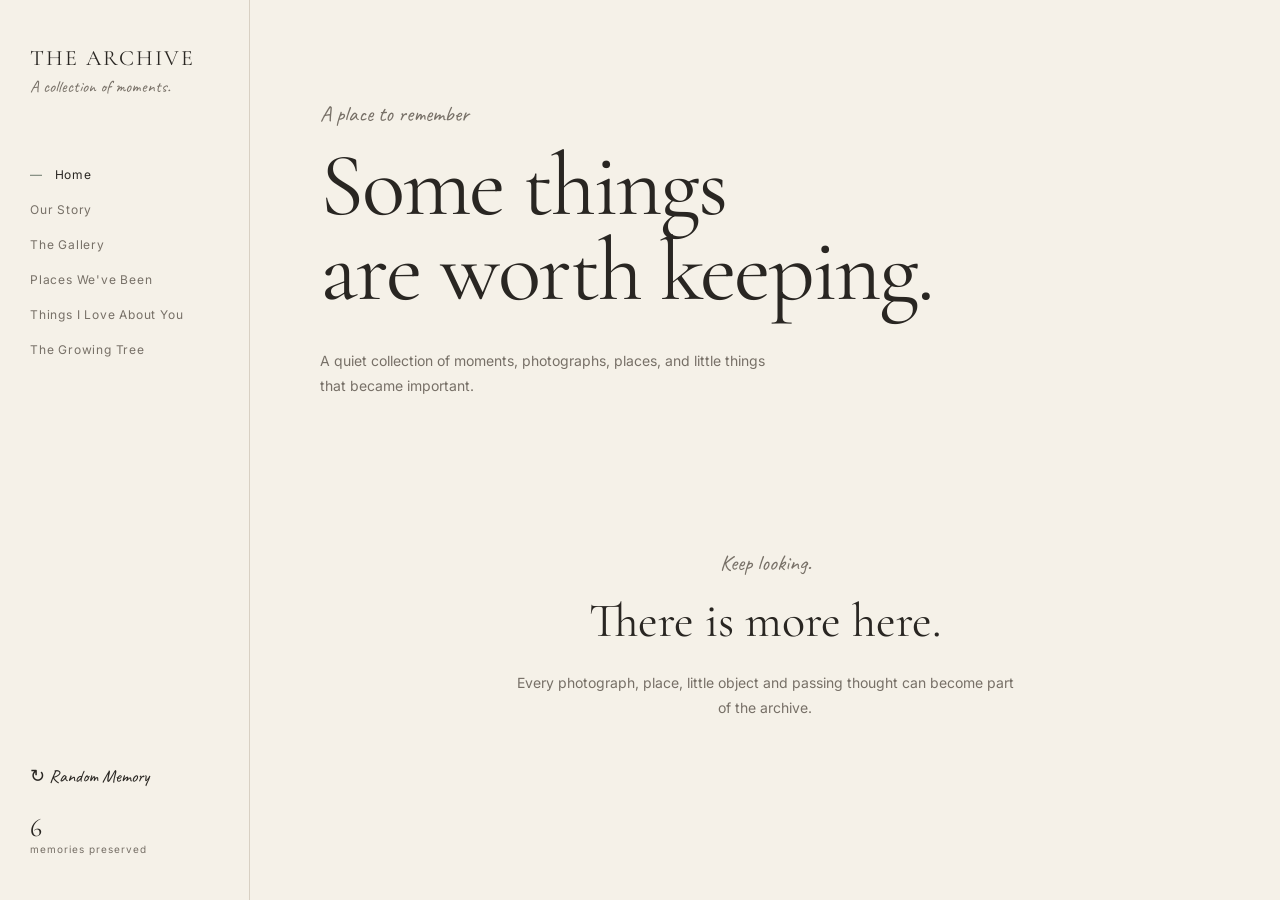
==== index.html @ cd352e99 "Update header branding structure in index.html Replaced site branding div with a span for the archiv" ====
<!DOCTYPE html>
<html lang="en">

<head>
    <meta charset="UTF-8">

    <meta
        name="viewport"
        content="width=device-width, initial-scale=1.0"
    >

    <title>The Archive</title>

    <link
        rel="stylesheet"
        href="style.css"
    >

    <link
        href="https://fonts.googleapis.com/css2?family=Cormorant+Garamond:wght@400;500;600&family=Inter:wght@400;500&family=Caveat:wght@400;500&display=swap"
        rel="stylesheet"
    >
</head>


<body>

    <!-- =========================
         NAVIGATION
         ========================= -->

    <aside class="sidebar">

        <div class="brand">
            <span class="brand-title">THE ARCHIVE</span>
            <span class="brand-subtitle">A collection of moments.</span>
        </div>


        <nav class="navigation">

            <a href="index.html" class="nav-link active">
                Home
            </a>

            <a href="story.html" class="nav-link">
                Our Story
            </a>
            
            <a href="gallery.html" class="nav-link">
                The Gallery
            </a>

            <a href="#" class="nav-link">
                Places We've Been
            </a>

            <a href="#" class="nav-link">
                Things I Love About You
            </a>

            <a href="#" class="nav-link">
                The Growing Tree
            </a>

        </nav>


        <div class="sidebar-bottom">

            <button
                id="randomMemory"
                class="random-button"
                type="button"
            >
                ↻ Random Memory
            </button>


            <div class="memory-counter">

                <span id="memoryCount">0</span>

                <span>
                    memories preserved
                </span>

            </div>

        </div>

    </aside>


    <!-- =========================
         MOBILE HEADER
         ========================= -->

    <header class="mobile-header">

        <span> THE ARCHIVE </span>

        <button
            id="menuButton"
            type="button"
            aria-label="Open navigation"
        >
            ☰
        </button>

    </header>


    <!-- =========================
         MAIN CONTENT
         ========================= -->

    <main class="main-content">


        <!-- HERO -->

        <section class="hero">

            <p class="handwritten">
                A place to remember
            </p>

            <h1>
                Some things<br>
                are worth keeping.
            </h1>

            <p class="hero-description">
                A quiet collection of moments, photographs,
                places, and little things that became important.
            </p>

        </section>

        <!-- =========================
             ARCHIVE INTRODUCTION
             ========================= -->

        <section class="archive-introduction">

            <p class="handwritten">
                Keep looking.
            </p>

            <h2>
                There is more here.
            </h2>

            <p>
                Every photograph, place, little object and
                passing thought can become part of the archive.
            </p>

        </section>


    </main>


    <!-- =========================
         JAVASCRIPT
         ========================= -->

    <script src="./script.js?v=4"></script>

</body>

</html>
---- style.css ----
/* =========================================================
   THE ARCHIVE — GLOBAL STYLES
   Minimal / warm / nostalgic / responsive
   ========================================================= */

* {
    margin: 0;
    padding: 0;
    box-sizing: border-box;
}

:root {
    --background: #f5f1e8;
    --surface: #eee8dc;
    --text: #292622;
    --muted: #777067;
    --border: #d8d0c3;
    --accent: #687568;
}

html {
    scroll-behavior: smooth;
}

body {
    min-height: 100vh;
    width: 100%;
    overflow-x: hidden;
    background: var(--background);
    color: var(--text);
    font-family: "Inter", sans-serif;
}

/* =========================================================
   SIDEBAR
   ========================================================= */

.sidebar {
    position: fixed;
    top: 0;
    left: 0;

    width: 250px;
    height: 100vh;

    padding: 45px 30px;

    display: flex;
    flex-direction: column;

    background: var(--background);
    border-right: 1px solid var(--border);

    z-index: 100;
}

/* BRAND */

.brand {
    display: flex;
    flex-direction: column;
    gap: 5px;

    margin-bottom: 70px;
}

.brand-title {
    font-family: "Cormorant Garamond", serif;
    font-size: 22px;
    letter-spacing: 2px;
}

.brand-subtitle {
    color: var(--muted);
    font-family: "Caveat", cursive;
    font-size: 17px;
}

/* NAVIGATION */

.navigation {
    display: flex;
    flex-direction: column;
    gap: 20px;
}

.nav-link {
    color: var(--muted);
    text-decoration: none;

    font-size: 12px;
    letter-spacing: 0.8px;

    transition: color 0.3s ease, transform 0.3s ease;
}

.nav-link:hover {
    color: var(--text);
    transform: translateX(4px);
}

.nav-link.active {
    color: var(--text);
}

.nav-link.active::before {
    content: "—";
    margin-right: 8px;
    color: var(--accent);
}

/* SIDEBAR BOTTOM */

.sidebar-bottom {
    margin-top: auto;

    display: flex;
    flex-direction: column;
    gap: 25px;
}

.random-button {
    border: none;
    background: transparent;

    color: var(--text);
    text-align: left;

    font-family: "Caveat", cursive;
    font-size: 18px;

    cursor: pointer;

    transition: opacity 0.3s ease;
}

.random-button:hover {
    opacity: 0.6;
}

.memory-counter {
    display: flex;
    flex-direction: column;

    color: var(--muted);

    font-size: 10px;
    letter-spacing: 1px;
}

.memory-counter span:first-child {
    color: var(--text);

    font-family: "Cormorant Garamond", serif;
    font-size: 26px;

    letter-spacing: 0;
}

/* =========================================================
   MOBILE HEADER
   ========================================================= */

.mobile-header {
    display: none;
}

/* =========================================================
   MAIN CONTENT
   ========================================================= */

.main-content {
    width: calc(100% - 250px);
    max-width: 1200px;

    margin-left: 250px;

    padding: 100px 70px 120px;
}

/* =========================================================
   TYPOGRAPHY
   ========================================================= */

.handwritten {
    margin-bottom: 15px;

    color: var(--muted);

    font-family: "Caveat", cursive;
    font-size: 22px;
}

.hero-description {
    max-width: 460px;

    color: var(--muted);

    font-size: 14px;
    line-height: 1.8;
}

/* =========================================================
   HOME / HERO
   ========================================================= */

.hero {
    max-width: 720px;
    margin-bottom: 120px;
}

.hero h1 {
    margin-bottom: 35px;

    font-family: "Cormorant Garamond", serif;
    font-size: clamp(55px, 7vw, 95px);

    font-weight: 400;
    line-height: 0.95;

    letter-spacing: -2px;
}

/* =========================================================
   SECTION HEADING
   ========================================================= */

.section-heading {
    display: flex;
    align-items: center;
    gap: 20px;

    margin-bottom: 40px;

    color: var(--muted);

    font-size: 10px;
    letter-spacing: 2px;
}

.section-heading .line {
    width: 70px;
    height: 1px;

    background: var(--border);
}

/* =========================================================
   HOME — LATEST MEMORY
   ========================================================= */

.memory-preview {
    display: grid;

    grid-template-columns:
        minmax(0, 1.1fr)
        minmax(260px, 0.9fr);

    gap: 55px;

    align-items: center;
}

.memory-image {
    width: 100%;

    display: flex;
    justify-content: center;

    overflow: hidden;
}

.memory-image img,
.memory-image video,
#latestMemoryImage {
    display: block;

    width: auto;
    max-width: 100%;

    height: auto;
    max-height: 520px;

    object-fit: contain;
}

.memory-information {
    padding-right: 10px;
}

.memory-date {
    margin-bottom: 15px;

    color: var(--muted);

    font-family: "Caveat", cursive;
    font-size: 20px;
}

.memory-information h2 {
    margin-bottom: 12px;

    font-family: "Cormorant Garamond", serif;
    font-size: clamp(38px, 4vw, 58px);

    font-weight: 400;
    line-height: 1;
}

.memory-location {
    margin-bottom: 25px;

    color: var(--muted);

    font-size: 10px;
    letter-spacing: 1.5px;

    text-transform: uppercase;
}

.memory-excerpt {
    margin-bottom: 25px;

    color: var(--muted);

    font-size: 14px;
    line-height: 1.8;
}

.read-memory {
    display: inline-block;

    padding-bottom: 3px;

    color: var(--text);

    border-bottom: 1px solid var(--border);

    text-decoration: none;

    font-family: "Caveat", cursive;
    font-size: 20px;

    transition:
        border-color 0.3s ease,
        opacity 0.3s ease;
}

.read-memory:hover {
    border-color: var(--text);
}

/* =========================================================
   NO PHOTO
   ========================================================= */

.memory-no-photo {
    width: 100%;
    min-height: 280px;

    display: flex;
    flex-direction: column;
    align-items: center;
    justify-content: center;

    text-align: center;

    border-top: 1px solid var(--border);
    border-bottom: 1px solid var(--border);

    color: var(--muted);
}

.memory-no-photo-mark {
    margin-bottom: 15px;

    color: var(--accent);

    font-family: "Cormorant Garamond", serif;
    font-size: 40px;
}

.memory-no-photo p {
    color: var(--muted);

    font-family: "Caveat", cursive;
    font-size: 20px;
}

/* =========================================================
   ARCHIVE INTRODUCTION
   ========================================================= */

.archive-introduction {
    max-width: 500px;

    margin: 150px auto 0;

    text-align: center;
}

.archive-introduction h2 {
    margin-bottom: 20px;

    font-family: "Cormorant Garamond", serif;
    font-size: 48px;

    font-weight: 400;
}

.archive-introduction p:last-child {
    color: var(--muted);

    font-size: 14px;
    line-height: 1.8;
}

/* =========================================================
   STORY
   ========================================================= */

.story-header {
    max-width: 700px;

    margin-bottom: 100px;
}

.story-header h1 {
    margin-bottom: 30px;

    font-family: "Cormorant Garamond", serif;
    font-size: clamp(60px, 8vw, 100px);

    font-weight: 400;
    line-height: 0.9;

    letter-spacing: -2px;
}

/* =========================================================
   TIMELINE
   ========================================================= */

.timeline {
    position: relative;

    max-width: 850px;

    padding-left: 40px;
}

.timeline::before {
    content: "";

    position: absolute;

    top: 0;
    bottom: 0;
    left: 7px;

    width: 1px;

    background: var(--border);
}

.timeline-memory {
    position: relative;

    margin-bottom: 75px;

    cursor: pointer;
}

.timeline-memory::before {
    content: "";

    position: absolute;

    top: 7px;
    left: -37px;

    width: 8px;
    height: 8px;

    border-radius: 50%;

    background: var(--accent);
}

.timeline-date {
    display: inline-block;

    margin-bottom: 5px;

    color: var(--muted);

    font-family: "Caveat", cursive;
    font-size: 21px;
}

.timeline-time {
    display: inline-block;

    margin-left: 10px;

    color: var(--muted);

    font-family: "Caveat", cursive;
    font-size: 18px;
}

.timeline-memory h2 {
    margin-bottom: 8px;

    font-family: "Cormorant Garamond", serif;
    font-size: 42px;

    font-weight: 400;
    line-height: 1.05;

    transition: opacity 0.3s ease;
}

.timeline-memory:hover h2 {
    opacity: 0.55;
}

.timeline-location {
    margin-bottom: 18px;

    color: var(--muted);

    font-size: 10px;
    letter-spacing: 1.5px;

    text-transform: uppercase;
}

.timeline-description {
    max-width: 520px;

    color: var(--muted);

    font-size: 14px;
    line-height: 1.8;
}

.timeline-image,
.timeline-video {
    display: block;

    width: auto;
    max-width: min(100%, 520px);

    height: auto;

    margin-top: 20px;
    margin-bottom: 25px;
}

/* =========================================================
   INDIVIDUAL MEMORY PAGE
   ========================================================= */

.memory-page {
    width: 100%;
    max-width: 1100px;
}

.back-link {
    display: inline-block;

    margin-bottom: 75px;

    color: var(--muted);

    text-decoration: none;

    font-family: "Caveat", cursive;
    font-size: 20px;

    transition: opacity 0.3s ease;
}

.back-link:hover {
    opacity: 0.5;
}

.memory-page article {
    width: 100%;
    max-width: 1000px;
}

/* =========================================================
   MEMORY HEADER
   ========================================================= */

.memory-page .memory-date {
    margin-bottom: 10px;

    color: var(--muted);

    font-family: "Caveat", cursive;
    font-size: 24px;
}

.memory-page .memory-time {
    margin-bottom: 15px;

    color: var(--accent);

    font-family: "Caveat", cursive;
    font-size: 19px;
}

.memory-page h1 {
    max-width: 850px;

    margin-bottom: 18px;

    font-family: "Cormorant Garamond", serif;
    font-size: clamp(58px, 8vw, 105px);

    font-weight: 400;
    line-height: 0.9;

    letter-spacing: -2.5px;
}

.memory-page .memory-location {
    margin-bottom: 40px;

    color: var(--muted);

    font-size: 10px;
    letter-spacing: 2px;

    text-transform: uppercase;
}

/* =========================================================
   INDIVIDUAL MEMORY MEDIA
   3:4 ARCHIVE GRID
   ========================================================= */

.memory-media {
    width: 100%;
    max-width: 760px;

    margin: 0 auto 55px;

    display: grid;

    grid-template-columns:
        repeat(3, minmax(0, 1fr));

    gap: 14px;

    align-items: start;
}

/*
   Every memory item keeps a 3:4 frame.
   Images/videos are cropped inside the frame.
*/

.memory-media-item {
    position: relative;

    width: 100%;
    min-width: 0;

    margin: 0;
    padding: 0;

    aspect-ratio: 3 / 4;

    overflow: hidden;

    cursor: pointer;
}

/* MEDIA */

.memory-media-item img,
.memory-media-item video {
    position: absolute;

    inset: 0;

    display: block;

    width: 100%;
    height: 100%;

    object-fit: cover;

    background: var(--surface);

    border: none;

    transition: opacity 0.3s ease;
}

/*
   Videos stay visually simple.
   The actual controls appear in the full-screen viewer.
*/

.memory-media-item video {
    background: var(--surface);
}

/* Very subtle interaction */

.memory-media-item:hover img,
.memory-media-item:hover video {
    opacity: 0.88;
}

/* Tiny video indicator */

.memory-media-item.is-video::after {
    content: "▶";

    position: absolute;

    left: 10px;
    bottom: 10px;

    width: 25px;
    height: 25px;

    display: flex;
    align-items: center;
    justify-content: center;

    border-radius: 50%;

    background: rgba(41, 38, 34, 0.58);

    color: #f5f1e8;

    font-size: 9px;

    pointer-events: none;
}

/*
   Captions stay subtle and don't change the grid height.
*/

.memory-media-item figcaption {
    position: absolute;

    left: 9px;
    right: 9px;
    bottom: 8px;

    margin: 0;

    color: #f5f1e8;

    font-family: "Caveat", cursive;
    font-size: 14px;

    line-height: 1.25;

    text-shadow:
        0 1px 4px rgba(0, 0, 0, 0.7);

    pointer-events: none;
}

/* =========================================================
   MEMORY STORY
   ========================================================= */

.memory-story {
    width: 100%;
    max-width: 620px;

    margin: 20px auto 90px;

    color: var(--muted);

    font-family: "Cormorant Garamond", serif;
    font-size: 25px;

    line-height: 1.65;
}

/* =========================================================
   MEMORY NAVIGATION
   ========================================================= */

.memory-navigation {
    display: flex;
    justify-content: space-between;

    gap: 30px;

    width: 100%;
    max-width: 760px;

    margin: 90px auto 0;

    padding-top: 25px;

    border-top: 1px solid var(--border);
}

.memory-navigation a {
    color: var(--text);

    text-decoration: none;

    font-family: "Caveat", cursive;
    font-size: 21px;

    transition: opacity 0.3s ease;
}

.memory-navigation a:hover {
    opacity: 0.5;
}

/* =========================================================
   GALLERY
   ========================================================= */

.gallery-page {
    width: 100%;
    max-width: 1100px;
}

.gallery-header {
    max-width: 700px;

    margin-bottom: 80px;
}

.gallery-header h1 {
    margin-bottom: 30px;

    font-family: "Cormorant Garamond", serif;
    font-size: clamp(60px, 8vw, 100px);

    font-weight: 400;
    line-height: 0.9;

    letter-spacing: -2px;
}

/* =========================================================
   GALLERY MEMORY
   ========================================================= */

.gallery-memory {
    margin-bottom: 100px;
}

.gallery-memory-heading {
    margin-bottom: 30px;
}

.gallery-date {
    margin-bottom: 7px;

    color: var(--muted);

    font-family: "Caveat", cursive;
    font-size: 20px;
}

.gallery-time {
    display: inline-block;

    margin-left: 10px;

    color: var(--muted);

    font-family: "Caveat", cursive;
    font-size: 18px;
}

.gallery-memory h2 {
    margin-bottom: 7px;

    font-family: "Cormorant Garamond", serif;
    font-size: 44px;

    font-weight: 400;
    line-height: 1;
}

.gallery-location {
    color: var(--muted);

    font-size: 10px;
    letter-spacing: 1.5px;

    text-transform: uppercase;
}

/* =========================================================
   GALLERY GRID
   ========================================================= */

.gallery-grid {
    display: grid;

    grid-template-columns:
        repeat(2, minmax(0, 1fr));

    gap: 25px;

    align-items: start;
}

.gallery-photo {
    position: relative;

    width: 100%;

    margin: 0;

    cursor: pointer;
}

.gallery-photo img,
.gallery-photo video {
    display: block;

    width: 100%;
    height: auto;

    max-height: 420px;

    object-fit: contain;

    border-radius: 2px;

    transition:
        transform 0.3s ease,
        opacity 0.3s ease;
}

.gallery-photo video {
    background: var(--surface);
}

.gallery-photo:hover img,
.gallery-photo:hover video {
    opacity: 0.92;
}

.gallery-photo figcaption {
    margin-top: 9px;

    color: var(--muted);

    font-family: "Caveat", cursive;
    font-size: 16px;
}

/* Video indicator in gallery */

.gallery-photo.is-video::before {
    content: "▶";

    position: absolute;

    left: 10px;
    top: 10px;

    width: 28px;
    height: 28px;

    display: flex;
    align-items: center;
    justify-content: center;

    border-radius: 50%;

    background: rgba(41, 38, 34, 0.58);

    color: #f5f1e8;

    font-size: 10px;

    z-index: 2;

    pointer-events: none;
}

/* =========================================================
   EMPTY GALLERY
   ========================================================= */

.gallery-empty {
    min-height: 280px;

    display: flex;
    flex-direction: column;
    align-items: center;
    justify-content: center;

    text-align: center;

    border-top: 1px solid var(--border);
    border-bottom: 1px solid var(--border);

    color: var(--muted);
}

.gallery-empty span {
    margin-bottom: 15px;

    color: var(--accent);

    font-family: "Cormorant Garamond", serif;
    font-size: 42px;
}

.gallery-empty p {
    font-family: "Caveat", cursive;
    font-size: 20px;
}

/* =========================================================
   LIGHTBOX
   ========================================================= */

.lightbox {
    position: fixed;

    inset: 0;

    display: none;

    align-items: center;
    justify-content: center;

    padding: 20px;

    background: rgba(20, 18, 15, 0.92);

    z-index: 1000;
}

.lightbox.open {
    display: flex;
}

.lightbox-content {
    position: relative;

    width: 100%;
    max-width: 900px;

    text-align: center;
}

/*
   Full original image/video.
   No forced aspect ratio here.
*/

.lightbox-content img,
.lightbox-content video,
.lightbox-media {
    display: block;

    width: auto;

    max-width: 100%;
    max-height: 82vh;

    height: auto;

    margin: 0 auto;

    border-radius: 3px;

    object-fit: contain;
}

.lightbox-content video {
    background: #292622;
}

/* CAPTION */

.lightbox-caption {
    margin-top: 12px;

    color: #eee8dc;

    font-family: "Caveat", cursive;
    font-size: 18px;
}

/* CLOSE */

.lightbox-close {
    position: absolute;

    top: 18px;
    right: 22px;

    border: none;
    background: transparent;

    color: white;

    font-size: 36px;

    cursor: pointer;

    z-index: 5;
}

/* =========================================================
   TABLET
   ========================================================= */

@media (max-width: 1000px) {

    .main-content {
        width: calc(100% - 250px);

        padding-left: 45px;
        padding-right: 45px;
    }

    .memory-media {
        max-width: 650px;

        grid-template-columns:
            repeat(3, minmax(0, 1fr));

        gap: 12px;
    }
}

/* =========================================================
   MOBILE
   ========================================================= */

@media (max-width: 800px) {

    html,
    body {
        width: 100%;
        max-width: 100%;

        overflow-x: hidden;
    }

    /* SIDEBAR */

    .sidebar {
        display: none;
    }

    .sidebar.mobile-open {
        display: flex;

        position: fixed;

        top: 60px;
        left: 0;

        width: 100%;
        height: calc(100dvh - 60px);

        padding: 30px 22px;

        border-right: none;

        overflow-y: auto;

        z-index: 99;
    }

    .sidebar.mobile-open .brand {
        margin-bottom: 40px;
    }

    /* MOBILE HEADER */

    .mobile-header {
        position: fixed;

        top: 0;
        left: 0;

        width: 100%;
        height: 60px;

        padding: 0 20px;

        display: flex;

        align-items: center;
        justify-content: space-between;

        background: rgba(245, 241, 232, 0.95);

        backdrop-filter: blur(10px);

        border-bottom: 1px solid var(--border);

        z-index: 100;
    }

    .mobile-header span {
        font-family: "Cormorant Garamond", serif;

        font-size: 17px;

        letter-spacing: 1.5px;
    }

    .mobile-header button {
        border: none;
        background: transparent;

        color: var(--text);

        font-size: 22px;

        cursor: pointer;

        padding: 5px;
    }

    /* MAIN */

    .main-content {
        width: 100%;
        max-width: 100%;

        margin-left: 0;

        padding: 90px 20px 70px;
    }

    /* HERO */

    .hero {
        max-width: 100%;

        margin-bottom: 80px;
    }

    .hero h1 {
        margin-bottom: 25px;

        font-size: clamp(48px, 15vw, 68px);

        line-height: 0.92;

        letter-spacing: -1px;
    }

    .hero-description {
        max-width: 100%;

        font-size: 13px;

        line-height: 1.75;
    }

    .section-heading {
        gap: 12px;

        margin-bottom: 28px;

        font-size: 9px;

        letter-spacing: 1.5px;
    }

    .section-heading .line {
        width: 45px;
    }

    /* LATEST MEMORY */

    .memory-preview {
        display: flex;

        flex-direction: column;

        align-items: stretch;

        gap: 25px;
    }

    .memory-image {
        width: 100%;

        justify-content: center;
    }

    .memory-image img,
    .memory-image video,
    #latestMemoryImage {
        width: auto;

        max-width: 100%;
        max-height: 340px;

        height: auto;

        margin: 0 auto;

        object-fit: contain;
    }

    .memory-information {
        width: 100%;

        padding: 0;
    }

    .memory-date {
        margin-bottom: 10px;

        font-size: 19px;
    }

    .memory-information h2 {
        margin-bottom: 10px;

        font-size: 42px;

        line-height: 0.98;
    }

    .memory-location {
        margin-bottom: 20px;

        font-size: 9px;
    }

    .memory-excerpt {
        margin-bottom: 20px;

        font-size: 13px;

        line-height: 1.75;
    }

    .read-memory {
        font-size: 19px;
    }

    /* ARCHIVE INTRO */

    .archive-introduction {
        width: 100%;

        margin-top: 100px;
    }

    .archive-introduction h2 {
        font-size: 38px;
    }

    .archive-introduction p:last-child {
        font-size: 13px;
    }

    /* STORY */

    .story-header {
        margin-bottom: 65px;
    }

    .story-header h1 {
        font-size: 62px;

        letter-spacing: -1px;
    }

    /* TIMELINE */

    .timeline {
        width: 100%;

        padding-left: 27px;
    }

    .timeline::before {
        left: 4px;
    }

    .timeline-memory::before {
        left: -27px;

        width: 7px;
        height: 7px;
    }

    .timeline-memory {
        margin-bottom: 60px;
    }

    .timeline-date {
        font-size: 19px;
    }

    .timeline-memory h2 {
        font-size: 34px;

        line-height: 1;
    }

    .timeline-location {
        font-size: 9px;

        margin-bottom: 14px;
    }

    .timeline-description {
        font-size: 13px;

        line-height: 1.75;
    }

    .timeline-image,
    .timeline-video {
        width: auto;

        max-width: 100%;
        max-height: 280px;

        height: auto;

        margin-top: 18px;

        object-fit: contain;
    }

    /* INDIVIDUAL MEMORY */

    .memory-page {
        width: 100%;
        max-width: 100%;
    }

    .back-link {
        margin-bottom: 55px;

        font-size: 19px;
    }

    .memory-page article {
        width: 100%;
        max-width: 100%;
    }

    .memory-page .memory-date {
        margin-bottom: 7px;

        font-size: 21px;
    }

    .memory-page .memory-time {
        margin-bottom: 12px;

        font-size: 18px;
    }

    .memory-page h1 {
        width: 100%;
        max-width: 100%;

        margin-bottom: 15px;

        font-size: clamp(48px, 14vw, 64px);

        line-height: 0.92;

        letter-spacing: -1px;

        overflow-wrap: break-word;
    }

    .memory-page .memory-location {
        width: 100%;

        margin-bottom: 30px;

        font-size: 9px;

        letter-spacing: 1.5px;

        line-height: 1.5;
    }

    /*
       Two-column 3:4 memory grid on mobile.
    */

    .memory-media {
        width: 100%;
        max-width: 100%;

        margin: 0 auto 45px;

        grid-template-columns:
            repeat(2, minmax(0, 1fr));

        gap: 10px;
    }

    .memory-media-item figcaption {
        left: 7px;
        right: 7px;
        bottom: 6px;

        font-size: 12px;

        line-height: 1.25;
    }

    .memory-media-item.is-video::after {
        left: 7px;
        bottom: 7px;

        width: 22px;
        height: 22px;

        font-size: 8px;
    }

    /* MEMORY STORY */

    .memory-story {
        width: 100%;

        margin: 10px auto 65px;

        font-size: 21px;

        line-height: 1.6;
    }

    /* MEMORY NAVIGATION */

    .memory-navigation {
        width: 100%;

        margin-top: 65px;

        padding-top: 20px;

        gap: 15px;
    }

    .memory-navigation a {
        font-size: 19px;
    }

    /* GALLERY */

    .gallery-page {
        width: 100%;
        max-width: 100%;
    }

    .gallery-header {
        margin-bottom: 60px;
    }

    .gallery-header h1 {
        font-size: 62px;

        letter-spacing: -1px;
    }

    .gallery-memory {
        margin-bottom: 75px;
    }

    .gallery-memory-heading {
        margin-bottom: 22px;
    }

    .gallery-date {
        font-size: 19px;
    }

    .gallery-time {
        font-size: 17px;
    }

    .gallery-memory h2 {
        font-size: 36px;
    }

    .gallery-location {
        font-size: 9px;
    }

    .gallery-grid {
        grid-template-columns: 1fr;

        gap: 28px;
    }

    .gallery-photo {
        width: 100%;

        display: flex;

        flex-direction: column;

        align-items: center;
    }

    .gallery-photo img,
    .gallery-photo video {
        width: auto;

        max-width: 100%;
        max-height: 280px;

        height: auto;

        object-fit: contain;

        border-radius: 2px;
    }

    .gallery-photo figcaption {
        width: 100%;

        margin-top: 8px;

        font-size: 15px;
    }

    .gallery-photo.is-video::before {
        left: 10px;
        top: 10px;
    }

    /* EMPTY GALLERY */

    .gallery-empty {
        min-height: 230px;
    }

    .gallery-empty span {
        font-size: 38px;
    }

    .gallery-empty p {
        font-size: 19px;
    }

    /* LIGHTBOX */

    .lightbox {
        padding: 15px;
    }

    .lightbox-content {
        width: 100%;
    }

    .lightbox-content img,
    .lightbox-content video,
    .lightbox-media {
        max-width: 100%;
        max-height: 78vh;
    }

    .lightbox-caption {
        font-size: 17px;
    }

    .lightbox-close {
        top: 10px;
        right: 15px;

        font-size: 32px;
    }
}

/* =========================================================
   VERY SMALL PHONES
   ========================================================= */

@media (max-width: 380px) {

    .main-content {
        padding-left: 16px;
        padding-right: 16px;
    }

    .hero h1 {
        font-size: 48px;
    }

    .memory-page h1 {
        font-size: 46px;
    }

    .memory-image img,
    .memory-image video,
    #latestMemoryImage {
        max-width: 100%;
        max-height: 280px;
    }

    .memory-media {
        grid-template-columns:
            repeat(2, minmax(0, 1fr));

        gap: 8px;
    }

    .memory-media-item figcaption {
        font-size: 11px;
    }

    .gallery-photo img,
    .gallery-photo video {
        max-width: 100%;
        max-height: 250px;
    }

    .timeline-image,
    .timeline-video {
        max-width: 100%;
        max-height: 240px;
    }
}

/* =========================================================
   REDUCED MOTION
   ========================================================= */

@media (prefers-reduced-motion: reduce) {

    html {
        scroll-behavior: auto;
    }

    *,
    *::before,
    *::after {
        transition: none !important;
        animation: none !important;
    }
}

/* =========================================================
   GALLERY — GROUPED PHONE PHOTO APP GRID
   ========================================================= */
.gallery-page .gallery {
    width: 100%;
}

.gallery-page .gallery-memory {
    display: block;
    margin: 0 0 64px;
}

.gallery-page .gallery-memory-heading {
    display: block;
    margin: 0 0 16px;
}

.gallery-page .gallery-memory-heading h2 {
    margin: 0 0 4px;
    font-family: "Cormorant Garamond", serif;
    font-size: 30px;
    font-weight: 400;
    line-height: 1.05;
}

.gallery-page .gallery-date-time {
    margin: 0 0 5px;
    color: var(--muted);
    font-family: "Caveat", cursive;
    font-size: 18px;
}

.gallery-page .gallery-date {
    margin: 0;
}

.gallery-page .gallery-time {
    margin-left: 9px;
}

.gallery-page .gallery-location {
    margin: 0;
}

.gallery-page .gallery-grid {
    display: grid;
    grid-template-columns: repeat(3, minmax(0, 1fr));
    gap: 4px;
    width: 100%;
}

.gallery-page .gallery-photo {
    position: relative;
    width: 100%;
    aspect-ratio: 1 / 1;
    overflow: hidden;
    margin: 0;
    cursor: pointer;
    background: var(--surface);
}

.gallery-page .gallery-photo img,
.gallery-page .gallery-photo video {
    display: block;
    width: 100%;
    height: 100%;
    max-width: none;
    max-height: none;
    object-fit: cover;
    border-radius: 0;
}

.gallery-page .gallery-photo figcaption {
    display: none;
}

.gallery-page .gallery-photo.is-video::before {
    content: "▶";
    position: absolute;
    left: 8px;
    bottom: 8px;
    width: 24px;
    height: 24px;
    display: flex;
    align-items: center;
    justify-content: center;
    border-radius: 50%;
    background: rgba(41, 38, 34, 0.58);
    color: #f5f1e8;
    font-size: 9px;
    z-index: 2;
    pointer-events: none;
}

/* Viewer navigation */
.lightbox-nav {
    position: fixed;
    top: 50%;
    transform: translateY(-50%);
    z-index: 1002;
    width: 48px;
    height: 64px;
    border: 0;
    background: rgba(41, 38, 34, 0.45);
    color: white;
    font-size: 42px;
    line-height: 1;
    cursor: pointer;
}

.lightbox-prev { left: 18px; }
.lightbox-next { right: 18px; }
.lightbox-nav:disabled {
    opacity: 0.25;
    cursor: default;
}

@media (max-width: 800px) {
    .gallery-page .gallery-memory {
        margin-bottom: 48px;
    }

    .gallery-page .gallery-grid {
        gap: 2px;
    }

    .gallery-page .gallery-memory-heading h2 {
        font-size: 26px;
    }

    .lightbox-nav {
        width: 38px;
        height: 52px;
        font-size: 34px;
    }

    .lightbox-prev { left: 6px; }
    .lightbox-next { right: 6px; }
}


/* =========================================================
   THINGS I LOVE ABOUT YOU
   ========================================================= */
.things-page {
    max-width: 980px;
}

.things-header {
    max-width: 720px;
    margin-bottom: 76px;
}

.things-header h1 {
    margin: 0 0 22px;
    font-family: "Cormorant Garamond", serif;
    font-size: clamp(48px, 7vw, 78px);
    font-weight: 400;
    line-height: 0.92;
    letter-spacing: -0.02em;
}

.things-list {
    max-width: 860px;
    border-top: 1px solid var(--border);
}

.thing-entry {
    display: grid;
    grid-template-columns: 76px minmax(0, 1fr);
    gap: 28px;
    padding: 38px 0 42px;
    border-bottom: 1px solid var(--border);
}

.thing-number {
    padding-top: 5px;
    color: var(--muted);
    font-family: "Caveat", cursive;
    font-size: 22px;
}

.thing-body {
    max-width: 680px;
}

.thing-meta {
    min-height: 22px;
    margin-bottom: 5px;
}

.thing-date {
    color: var(--muted);
    font-family: "Caveat", cursive;
    font-size: 18px;
}

.thing-body h2 {
    margin: 0 0 10px;
    font-family: "Cormorant Garamond", serif;
    font-size: 36px;
    font-weight: 400;
    line-height: 1.05;
}

.thing-body p {
    margin: 0;
    max-width: 620px;
    color: var(--muted);
    font-size: 16px;
    line-height: 1.8;
}

.things-empty {
    padding: 68px 0;
    border-bottom: 1px solid var(--border);
}

.things-empty .handwritten {
    margin-bottom: 8px;
    font-size: 25px;
}

.things-empty p:last-child {
    margin: 0;
    color: var(--muted);
    line-height: 1.7;
}

@media (max-width: 800px) {
    .things-header {
        margin-bottom: 52px;
    }

    .things-header h1 {
        font-size: 52px;
    }

    .thing-entry {
        grid-template-columns: 42px minmax(0, 1fr);
        gap: 14px;
        padding: 30px 0 34px;
    }

    .thing-number {
        font-size: 19px;
    }

    .thing-body h2 {
        font-size: 30px;
    }

    .thing-body p {
        font-size: 15px;
    }
}
/* =========================================================
   PLACES WE'VE BEEN
   ========================================================= */

.places-page {
    max-width: 1000px;
}

.places-header {
    max-width: 720px;
    margin-bottom: 76px;
}

.places-header h1 {
    margin: 0 0 22px;

    font-family: "Cormorant Garamond", serif;
    font-size: clamp(48px, 7vw, 78px);
    font-weight: 400;

    line-height: 0.92;
    letter-spacing: -0.02em;
}

.places-list {
    max-width: 900px;

    border-top: 1px solid var(--border);
}

.place-entry {
    display: grid;

    grid-template-columns: 76px minmax(0, 1fr);

    gap: 28px;

    padding: 46px 0 52px;

    border-bottom: 1px solid var(--border);
}

.place-number {
    padding-top: 5px;

    color: var(--muted);

    font-family: "Caveat", cursive;
    font-size: 22px;
}

.place-body {
    min-width: 0;
    max-width: 760px;
}

.place-meta {
    display: flex;
    flex-wrap: wrap;

    align-items: center;

    gap: 8px;

    min-height: 24px;

    margin-bottom: 8px;
}

.place-date {
    color: var(--muted);

    font-family: "Caveat", cursive;
    font-size: 18px;
}

.place-separator {
    color: var(--border);
}

.place-location {
    color: var(--muted);

    font-size: 11px;
    letter-spacing: 0.8px;
    text-transform: uppercase;
}

.place-body h2 {
    margin: 0 0 12px;

    font-family: "Cormorant Garamond", serif;
    font-size: 42px;
    font-weight: 400;

    line-height: 1;
}

.place-body p {
    max-width: 650px;

    margin: 0;

    color: var(--muted);

    font-size: 16px;
    line-height: 1.8;
}

.place-image {
    margin-top: 30px;

    width: 100%;
    max-width: 620px;

    aspect-ratio: 4 / 3;

    overflow: hidden;

    background: var(--surface);
}

.place-image img {
    display: block;

    width: 100%;
    height: 100%;

    object-fit: cover;

    transition:
        transform 0.5s ease,
        opacity 0.5s ease;
}

.place-image:hover img {
    transform: scale(1.02);
}

.place-image.empty {
    display: none;
}

.places-empty {
    padding: 68px 0;

    border-bottom: 1px solid var(--border);
}

.places-empty .handwritten {
    margin-bottom: 8px;

    font-size: 25px;
}

.places-empty p:last-child {
    margin: 0;

    color: var(--muted);

    line-height: 1.7;
}


/* =========================================================
   MOBILE
   ========================================================= */

@media (max-width: 800px) {

    .places-header {
        margin-bottom: 52px;
    }

    .places-header h1 {
        font-size: 52px;
    }

    .place-entry {
        grid-template-columns: 42px minmax(0, 1fr);

        gap: 14px;

        padding: 32px 0 38px;
    }

    .place-number {
        font-size: 19px;
    }

    .place-body h2 {
        font-size: 34px;
    }

    .place-body p {
        font-size: 15px;
        line-height: 1.75;
    }

    .place-image {
        margin-top: 24px;
    }

}
/* ======================================================
   MEMORY UNIVERSE — FINAL GALAXY
   ====================================================== */

body.tree-page {
    background: #000005;
    color: #f5f2fa;
}

body.tree-page .site-header {
    background: transparent;
    border-color: rgba(255,255,255,.07);
}

body.tree-page .site-title,
body.tree-page .site-header a {
    color: rgba(255,255,255,.72);
}

body.tree-page .site-header a:hover {
    color: #fff;
}

body.tree-page nav a[aria-current="page"] {
    color: #fff;
}


/* ======================================================
   PAGE
   ====================================================== */

.universe-page {
    width: min(1280px, calc(100% - 40px));
    margin: 0 auto;
    padding-bottom: 70px;
}


/* ======================================================
   INTRO
   ====================================================== */

.universe-header {
    padding: 72px 0 30px;
    max-width: 760px;
}

.universe-header .handwritten {
    margin: 0 0 6px;
    color: rgba(255,211,122,.86);
    font-family: "Caveat", cursive;
    font-size: 19px;
    letter-spacing: .2px;
}

.universe-header h1 {
    margin: 0;
    color: #f7f4ff;
    font-family: "Cormorant Garamond", serif;
    font-size: clamp(54px, 8vw, 104px);
    font-weight: 400;
    line-height: .86;
    letter-spacing: -3px;
    text-shadow: 0 0 35px rgba(169,140,255,.08);
}

.universe-intro {
    max-width: 430px;
    margin: 22px 0 0;
    color: rgba(230,225,241,.48);
    font-family: Inter, sans-serif;
    font-size: 12px;
    line-height: 1.8;
}

.universe-hint {
    margin-top: 20px;
    color: rgba(255,255,255,.27);
    font: 9px/1.5 Inter, sans-serif;
    letter-spacing: 2.4px;
    text-transform: uppercase;
}


/* ======================================================
   UNIVERSE
   ====================================================== */

.universe-shell {
    position: relative;
    width: 100%;
    height: min(72vh, 760px);
    min-height: 520px;
    overflow: hidden;
    isolation: isolate;

    border: 1px solid rgba(255,255,255,.07);
    border-radius: 2px;

    background:
        radial-gradient(
            circle at 50% 50%,
            rgba(111,86,205,.075),
            transparent 24%
        ),
        radial-gradient(
            circle at 28% 40%,
            rgba(77,214,238,.035),
            transparent 22%
        ),
        radial-gradient(
            circle at 72% 62%,
            rgba(255,104,181,.032),
            transparent 25%
        ),
        linear-gradient(
            180deg,
            #030309,
            #010105 70%
        );

    box-shadow:
        0 30px 100px rgba(0,0,0,.55),
        inset 0 0 100px rgba(0,0,0,.65);

    cursor: crosshair;
}

.universe-shell::before,
.universe-shell::after {
    content: "";
    position: absolute;
    border-radius: 50%;
    pointer-events: none;
    filter: blur(45px);
}

.universe-shell::before {
    width: 44%;
    height: 35%;
    left: 28%;
    top: 31%;
    background: rgba(111,86,205,.045);
}

.universe-shell::after {
    width: 30%;
    height: 22%;
    left: 5%;
    top: 12%;
    background: rgba(70,210,230,.025);
}


/* ======================================================
   LAYERS
   ====================================================== */

.universe-space,
.universe-stars,
.universe-lines,
.universe-nodes {
    position: absolute;
    inset: 0;
    width: 100%;
    height: 100%;
}

.universe-space {
    z-index: 0;
    pointer-events: none;
}

.universe-stars {
    z-index: 1;
    pointer-events: none;
}

.universe-lines {
    z-index: 2;
    pointer-events: none;
    overflow: visible;
}

.universe-nodes {
    z-index: 3;
    pointer-events: none;
}


/* ======================================================
   DISTANT STARS
   ====================================================== */

.universe-star {
    position: absolute;
    left: var(--x);
    top: var(--y);

    width: var(--s);
    height: var(--s);

    border-radius: 50%;

    background: var(--star, rgba(255,255,255,.8));
    opacity: var(--o);

    box-shadow:
        0 0 8px rgba(255,255,255,.22);

    transform:
        translate3d(
            var(--px,0px),
            var(--py,0px),
            0
        );
}

.universe-star.colour-violet {
    background: #a98cff;
    box-shadow:
        0 0 9px rgba(169,140,255,.35);
}

.universe-star.colour-cyan {
    background: #67e8f9;
    box-shadow:
        0 0 9px rgba(103,232,249,.28);
}

.universe-star.colour-rose {
    background: #ff8fc7;
    box-shadow:
        0 0 9px rgba(255,143,199,.28);
}

.universe-star.twinkle {
    animation:
        starPulse var(--d)
        ease-in-out
        infinite
        alternate;
}

@keyframes starPulse {
    to {
        opacity: calc(var(--o) * .28);

        transform:
            translate3d(
                var(--px,0px),
                var(--py,0px),
                0
            )
            scale(.55);
    }
}


/* ======================================================
   CONSTELLATION LINES
   ====================================================== */

.universe-line {
    fill: none;

    stroke: rgba(169,140,255,.12);
    stroke-width: 1;

    stroke-linecap: round;
    stroke-dasharray: 2 9;

    transition:
        stroke .7s ease,
        stroke-width .7s ease,
        opacity .7s ease;
}

.universe-line.active {
    stroke: rgba(255,211,122,.62);
    stroke-width: 1.35;
    stroke-dasharray: none;

    filter:
        drop-shadow(
            0 0 5px rgba(255,211,122,.18)
        );
}


/* ======================================================
   MEMORY LIGHTS
   No native title/description.
   The light itself is the interface.
   ====================================================== */

.universe-node {
    position: absolute;

    left: var(--x);
    top: var(--y);

    width: var(--size);
    height: var(--size);

    padding: 0;

    border: 0;
    border-radius: 50%;

    background: transparent;

    pointer-events: auto;
    cursor: pointer;

    transform:
        translate(-50%, -50%)
        translate3d(
            var(--px,0px),
            var(--py,0px),
            0
        );

    transition:
        transform 900ms cubic-bezier(.18,.75,.18,1),
        opacity .6s ease,
        filter .6s ease;
}

.universe-node:focus-visible {
    outline: none;
}

.universe-node:hover,
.universe-node:focus-visible,
.universe-node.selected {
    transform:
        translate(-50%, -50%)
        translate3d(
            var(--px,0px),
            var(--py,0px),
            0
        )
        scale(1.25);
}


/* ======================================================
   MEMORY AURA
   ====================================================== */

.node-aura {
    position: absolute;
    inset: -115%;

    border-radius: 50%;

    background:
        radial-gradient(
            circle,
            var(--tone) 0%,
            transparent 66%
        );

    opacity: .17;

    transform: scale(.7);

    transition:
        opacity .7s ease,
        transform 1s cubic-bezier(.18,.75,.18,1);
}

.universe-node:hover .node-aura,
.universe-node:focus-visible .node-aura,
.universe-node.selected .node-aura {
    opacity: .7;
    transform: scale(1);
}


/* ======================================================
   MEMORY HALO
   ====================================================== */

.node-halo {
    position: absolute;
    inset: -35%;

    border: 1px solid var(--tone);
    border-radius: 50%;

    opacity: .12;

    animation:
        haloBreath
        4.8s
        ease-in-out
        infinite;
}

.universe-node.selected .node-halo {
    opacity: .6;
    animation-duration: 2.5s;
}

@keyframes haloBreath {
    50% {
        transform: scale(1.18);
        opacity: .035;
    }
}


/* ======================================================
   MEMORY CORE
   ====================================================== */

.node-core {
    position: absolute;
    inset: 17%;

    border-radius: 50%;

    background:
        radial-gradient(
            circle at 35% 30%,
            #fff 0 7%,
            #fff8ed 13%,
            var(--tone) 46%,
            rgba(255,255,255,.05) 78%
        );

    box-shadow:
        0 0 8px var(--tone),
        0 0 24px color-mix(
            in srgb,
            var(--tone) 48%,
            transparent
        ),
        0 0 45px color-mix(
            in srgb,
            var(--tone) 18%,
            transparent
        );

    animation:
        memoryGlow
        3.8s
        ease-in-out
        infinite
        alternate;
}

@keyframes memoryGlow {
    to {
        box-shadow:
            0 0 10px var(--tone),
            0 0 31px color-mix(
                in srgb,
                var(--tone) 55%,
                transparent
            ),
            0 0 60px color-mix(
                in srgb,
                var(--tone) 23%,
                transparent
            );
    }
}


/* ======================================================
   CENTRAL ARCHIVE CORE
   ====================================================== */

.universe-core {
    position: absolute;

    left: 50%;
    top: 50%;

    z-index: 4;

    width: 96px;
    height: 96px;

    transform:
        translate(-50%, -50%)
        translate3d(
            var(--px,0px),
            var(--py,0px),
            0
        );

    border-radius: 50%;

    pointer-events: none;
}

.core-orbit,
.core-ring,
.core-light {
    position: absolute;
    inset: 0;
    border-radius: 50%;
}

.core-orbit {
    inset: -32%;

    border:
        1px solid
        rgba(169,140,255,.09);

    animation:
        coreOrbit
        18s
        linear
        infinite;
}

.core-ring {
    inset: 15%;

    border:
        1px solid
        rgba(255,211,122,.24);

    box-shadow:
        0 0 30px rgba(255,211,122,.06);
}

.core-light {
    inset: 31%;

    background:
        radial-gradient(
            circle,
            #fff 0 5%,
            #ffe7a6 24%,
            rgba(255,211,122,.45) 48%,
            transparent 72%
        );

    box-shadow:
        0 0 28px rgba(255,211,122,.3),
        0 0 75px rgba(169,140,255,.12);

    animation:
        corePulse
        4s
        ease-in-out
        infinite;
}

@keyframes coreOrbit {
    to {
        transform: rotate(360deg);
    }
}

@keyframes corePulse {
    50% {
        transform: scale(1.12);
        opacity: .72;
    }
}


/* ======================================================
   MEMORY CARD
   ====================================================== */

.universe-detail {
    position: absolute;

    left: 50%;
    bottom: 26px;

    z-index: 8;

    width: min(
        430px,
        calc(100% - 32px)
    );

    padding: 22px 24px 21px;

    color: #f5f2fa;

    background:
        rgba(7,7,15,.82);

    border:
        1px solid
        rgba(255,255,255,.11);

    box-shadow:
        0 22px 65px rgba(0,0,0,.55),
        inset 0 1px rgba(255,255,255,.04);

    backdrop-filter: blur(18px);
    -webkit-backdrop-filter: blur(18px);

    transform:
        translate(-50%, 24px);

    opacity: 0;
    visibility: hidden;
    pointer-events: none;

    transition:
        opacity .55s ease,
        transform .7s cubic-bezier(.18,.75,.18,1),
        visibility .55s;
}

.universe-detail.open {
    opacity: 1;
    visibility: visible;
    pointer-events: auto;

    transform:
        translate(-50%, 0);
}

.universe-detail-date {
    margin-bottom: 7px;

    color:
        rgba(255,211,122,.78);

    font:
        9px/1.3
        Inter,
        sans-serif;

    letter-spacing: 2px;
    text-transform: uppercase;
}

.universe-detail h2 {
    margin: 0 0 8px;

    color: #fff;

    font:
        400
        clamp(28px, 4vw, 38px)/.98
        "Cormorant Garamond",
        serif;
}

.universe-detail p {
    margin: 0;

    color:
        rgba(239,235,247,.63);

    font:
        11px/1.7
        Inter,
        sans-serif;
}


/* ======================================================
   CARD BUTTONS
   ====================================================== */

.universe-detail-actions {
    display: flex;
    align-items: center;

    gap: 17px;

    margin-top: 18px;
}

.universe-open,
.universe-close {
    border: 0;

    background: transparent;

    color:
        rgba(255,255,255,.72);

    font:
        9px/1
        Inter,
        sans-serif;

    letter-spacing: 1.7px;
    text-transform: uppercase;

    cursor: pointer;

    padding: 4px 0;
}

.universe-open:hover {
    color: #ffd37a;
}

.universe-close:hover {
    color: #fff;
}


/* ======================================================
   FUTURE
   ====================================================== */

.universe-future {
    position: absolute;

    right: 25px;
    top: 24px;

    z-index: 4;

    color:
        rgba(255,255,255,.19);

    font:
        8px/1.5
        Inter,
        sans-serif;

    letter-spacing: 2px;
    text-transform: uppercase;
}

.universe-footer-note {
    padding-top: 22px;

    color:
        rgba(255,255,255,.2);

    font:
        10px/1.6
        Inter,
        sans-serif;

    text-align: center;

    letter-spacing: .4px;
}


/* ======================================================
   FOCUS MODE
   ====================================================== */

.universe-shell.focus-mode
.universe-node:not(.selected),
.universe-shell.focus-mode
.universe-star {
    opacity: .38;
}

.universe-shell.focus-mode
.universe-line:not(.active) {
    opacity: .35;
}


/* ======================================================
   MOBILE
   ====================================================== */

@media (max-width: 700px) {

    .universe-page {
        width: min(
            100% - 24px,
            1280px
        );
    }

    .universe-header {
        padding-top: 50px;
    }

    .universe-header h1 {
        font-size:
            clamp(
                50px,
                17vw,
                78px
            );

        letter-spacing: -2px;
    }

    .universe-shell {
        height: 72vh;
        min-height: 500px;
    }

    .universe-hint {
        display: none;
    }

    .universe-core {
        width: 74px;
        height: 74px;
    }

    .universe-detail {
        bottom: 12px;

        width:
            calc(100% - 24px);

        padding:
            18px 18px 17px;
    }

    .universe-detail h2 {
        font-size: 30px;
    }

    .universe-future {
        right: 14px;
        top: 14px;
    }
}


/* ======================================================
   REDUCED MOTION
   ====================================================== */

@media (prefers-reduced-motion: reduce) {

    .universe-star.twinkle,
    .node-halo,
    .node-core,
    .core-orbit,
    .core-light {
        animation: none !important;
    }

    .universe-node,
    .universe-detail {
        transition: none !important;
    }
       }
/* =========================================================
   MEMORY UNIVERSE — DEDICATED NAVIGATION & PAGE SHELL
   Add this entire section to the VERY BOTTOM of style.css.
   It affects ONLY tree.html (.tree-page).
   ========================================================= */

.tree-page .universe-sidebar {
    position: fixed;
    top: 0;
    left: 0;
    width: 250px;
    height: 100vh;
    padding: 45px 30px;
    display: flex;
    flex-direction: column;

    background: rgba(2, 2, 7, 0.78);
    border-right: 1px solid rgba(255, 255, 255, 0.08);

    color: rgba(245, 242, 251, 0.72);
    z-index: 100;
    backdrop-filter: blur(18px);
    -webkit-backdrop-filter: blur(18px);
}

.tree-page .universe-brand {
    display: flex;
    flex-direction: column;
    gap: 5px;
    margin-bottom: 70px;
}

.tree-page .universe-brand-title {
    color: #f5f2fb;
    text-decoration: none;
    font-family: "Cormorant Garamond", serif;
    font-size: 22px;
    font-weight: 400;
    letter-spacing: 2px;
    line-height: 1;
    transition: color 0.3s ease, opacity 0.3s ease;
}

.tree-page .universe-brand-title:hover {
    color: #ffffff;
    opacity: 0.9;
}

.tree-page .universe-brand-subtitle {
    color: rgba(239, 235, 247, 0.38);
    font-family: "Caveat", cursive;
    font-size: 17px;
    line-height: 1.2;
}

.tree-page .universe-nav {
    display: flex;
    flex-direction: column;
    gap: 20px;
}

.tree-page .universe-nav-link {
    position: relative;
    display: block;
    color: rgba(239, 235, 247, 0.48);
    text-decoration: none;
    font-family: "Inter", sans-serif;
    font-size: 12px;
    font-weight: 400;
    letter-spacing: 0.8px;
    line-height: 1.35;
    transition: color 0.3s ease, transform 0.3s ease;
}

.tree-page .universe-nav-link:hover {
    color: rgba(255, 255, 255, 0.9);
    transform: translateX(4px);
}

.tree-page .universe-nav-link.active {
    color: #ffffff;
}

.tree-page .universe-nav-link.active::before {
    content: "—";
    margin-right: 8px;
    color: #a98cff;
}

.tree-page .universe-sidebar-bottom {
    margin-top: auto;
    display: flex;
    flex-direction: column;
    gap: 25px;
}

.tree-page .universe-random-button {
    padding: 0;
    border: 0;
    background: transparent;
    color: rgba(245, 242, 251, 0.78);
    text-align: left;
    font-family: "Caveat", cursive;
    font-size: 18px;
    line-height: 1.2;
    cursor: pointer;
    transition: color 0.3s ease, opacity 0.3s ease;
}

.tree-page .universe-random-button:hover {
    color: #ffd37a;
    opacity: 0.9;
}

.tree-page .universe-memory-counter {
    display: flex;
    flex-direction: column;
    color: rgba(239, 235, 247, 0.34);
    font-family: "Inter", sans-serif;
    font-size: 10px;
    letter-spacing: 1px;
    line-height: 1.35;
}

.tree-page .universe-memory-counter span:first-child {
    color: rgba(255, 255, 255, 0.82);
    font-family: "Cormorant Garamond", serif;
    font-size: 26px;
    letter-spacing: 0;
    line-height: 1;
    margin-bottom: 3px;
}

/* Main area: deliberately independent of .main-content. */
.tree-page .universe-main {
    position: relative;
    z-index: 1;
    width: calc(100% - 250px);
    min-height: 100vh;
    margin-left: 250px;
    padding: 0 70px 70px;
}

.tree-page .universe-page {
    width: calc(100% - 250px);
    max-width: none;
    margin-left: 250px;
    margin-right: 0;
}

/* Dedicated mobile header — never inherits the archive's white header. */
.tree-page .universe-mobile-header {
    display: none;
}

.tree-page .universe-menu-button {
    width: 36px;
    height: 36px;
    padding: 8px 6px;
    border: 0;
    background: transparent;
    cursor: pointer;
}

.tree-page .universe-menu-button span {
    display: block;
    width: 22px;
    height: 1px;
    margin: 6px auto;
    background: rgba(255, 255, 255, 0.78);
    transition: transform 0.3s ease, opacity 0.3s ease;
}

.tree-page .universe-menu-button[aria-expanded="true"] span:first-child {
    transform: translateY(3.5px) rotate(45deg);
}

.tree-page .universe-menu-button[aria-expanded="true"] span:last-child {
    transform: translateY(-3.5px) rotate(-45deg);
}

.tree-page .universe-mobile-menu {
    display: none;
}

/* Keep the existing Universe typography scale, but prevent global
   archive heading rules from leaking into this page. */
.tree-page .universe-header,
.tree-page .universe-shell,
.tree-page .universe-footer-note {
    position: relative;
    z-index: 1;
}

@media (max-width: 1050px) {
    .tree-page .universe-sidebar {
        width: 220px;
        padding-left: 26px;
        padding-right: 26px;
    }

    .tree-page .universe-main,
    .tree-page .universe-page {
        width: calc(100% - 220px);
        margin-left: 220px;
    }
}

@media (max-width: 800px) {
    .tree-page .universe-sidebar {
        display: none;
    }

    .tree-page .universe-mobile-header {
        position: relative;
        z-index: 120;
        width: 100%;
        min-height: 64px;
        padding: 0 18px;
        display: flex;
        align-items: center;
        justify-content: space-between;

        background: rgba(2, 2, 7, 0.86);
        border-bottom: 1px solid rgba(255, 255, 255, 0.07);

        backdrop-filter: blur(18px);
        -webkit-backdrop-filter: blur(18px);
    }

    .tree-page .universe-mobile-header .universe-brand-title {
        font-size: 20px;
    }

    .tree-page .universe-main,
    .tree-page .universe-page {
        width: 100%;
        margin-left: 0;
    }

    .tree-page .universe-main {
        padding-left: 12px;
        padding-right: 12px;
        padding-bottom: 50px;
    }

    .tree-page .universe-mobile-menu {
        position: fixed;
        inset: 64px 0 0;
        z-index: 110;
        display: block;

        padding: 38px 28px;
        background: rgba(2, 2, 7, 0.96);
        border-bottom: 1px solid rgba(255, 255, 255, 0.07);

        opacity: 0;
        visibility: hidden;
        pointer-events: none;
        transform: translateY(-10px);
        transition:
            opacity 0.3s ease,
            transform 0.35s ease,
            visibility 0.3s ease;

        backdrop-filter: blur(22px);
        -webkit-backdrop-filter: blur(22px);
    }

    .tree-page .universe-mobile-menu.open {
        opacity: 1;
        visibility: visible;
        pointer-events: auto;
        transform: translateY(0);
    }

    .tree-page .universe-mobile-menu nav {
        display: flex;
        flex-direction: column;
        gap: 22px;
    }

    .tree-page .universe-mobile-menu a {
        color: rgba(239, 235, 247, 0.58);
        text-decoration: none;
        font-family: "Inter", sans-serif;
        font-size: 12px;
        letter-spacing: 0.8px;
        line-height: 1.4;
        transition: color 0.3s ease;
    }

    .tree-page .universe-mobile-menu a:hover,
    .tree-page .universe-mobile-menu a[aria-current="page"] {
        color: #ffffff;
    }

    .tree-page .universe-mobile-menu a[aria-current="page"]::before {
        content: "—";
        margin-right: 8px;
        color: #a98cff;
    }

    .tree-page.universe-menu-open {
        overflow: hidden;
    }
}

@media (max-width: 700px) {
    .tree-page .universe-mobile-header {
        min-height: 60px;
    }

    .tree-page .universe-mobile-menu {
        inset: 60px 0 0;
    }

    .tree-page .universe-main {
        padding-left: 12px;
        padding-right: 12px;
    }
}

@media (prefers-reduced-motion: reduce) {
    .tree-page .universe-nav-link,
    .tree-page .universe-brand-title,
    .tree-page .universe-mobile-menu,
    .tree-page .universe-menu-button span {
        transition: none !important;
    }
}
/* =========================================================
   MEMORY UNIVERSE STYLE MOBILE SIDEBAR
   ========================================================= */

@media (max-width: 800px) {

    /* Mobile sidebar panel */
    .sidebar {
        display: flex;
        position: fixed;

        top: 60px;
        left: 0;

        width: 100%;
        height: calc(100dvh - 60px);

        padding: 38px 28px;

        flex-direction: column;

        background: rgba(245, 241, 232, 0.97);

        border-right: none;
        border-bottom: 1px solid rgba(41, 38, 34, 0.08);

        overflow-y: auto;

        z-index: 110;

        opacity: 0;
        visibility: hidden;
        pointer-events: none;

        transform: translateY(-14px);

        transition:
            opacity 0.30s ease,
            transform 0.35s ease,
            visibility 0.30s ease;

        backdrop-filter: blur(22px);
        -webkit-backdrop-filter: blur(22px);
    }


    /* Open state */
    .sidebar.mobile-open {

        opacity: 1;
        visibility: visible;
        pointer-events: auto;

        transform: translateY(0);

    }


    /* Mobile header */
    .mobile-header {

        position: fixed;

        top: 0;
        left: 0;

        width: 100%;
        height: 60px;

        padding: 0 20px;

        display: flex;
        align-items: center;
        justify-content: space-between;

        background: rgba(245, 241, 232, 0.94);

        border-bottom: 1px solid rgba(41, 38, 34, 0.08);

        z-index: 120;

        backdrop-filter: blur(18px);
        -webkit-backdrop-filter: blur(18px);
    }


    /* Menu button */
    .menu-toggle,
    #menuButton {

        position: relative;

        width: 34px;
        height: 34px;

        padding: 0;

        display: flex;
        align-items: center;
        justify-content: center;

        background: transparent;

        border: none;

        cursor: pointer;

        font-size: 0;
    }


    /* Two-line hamburger */
    .menu-toggle::before,
    .menu-toggle::after,
    #menuButton::before,
    #menuButton::after {

        content: "";

        position: absolute;

        width: 20px;
        height: 1px;

        background: currentColor;

        transition:
            transform 0.3s ease,
            opacity 0.2s ease;
    }


    .menu-toggle::before,
    #menuButton::before {
        transform: translateY(-4px);
    }


    .menu-toggle::after,
    #menuButton::after {
        transform: translateY(4px);
    }


    /* X state */
    .sidebar.mobile-open
    ~ .mobile-header
    .menu-toggle::before,

    body.mobile-menu-open
    .menu-toggle::before,

    body.mobile-menu-open
    #menuButton::before {

        transform: rotate(45deg);
    }


    .sidebar.mobile-open
    ~ .mobile-header
    .menu-toggle::after,

    body.mobile-menu-open
    .menu-toggle::after,

    body.mobile-menu-open
    #menuButton::after {

        transform: rotate(-45deg);
    }


    /* Navigation inside opened sidebar */
    .sidebar .navigation {

        opacity: 0;

        transform: translateY(-8px);

        transition:
            opacity 0.3s ease 0.08s,
            transform 0.35s ease 0.08s;
    }


    .sidebar.mobile-open .navigation {

        opacity: 1;

        transform: translateY(0);
    }


    /* Slightly spaced navigation links */
    .sidebar.mobile-open .nav-link {

        transition:
            opacity 0.3s ease,
            transform 0.3s ease;
    }


    /* Lock page scrolling while menu is open */
    body.mobile-menu-open {

        overflow: hidden;
    }

}


/* Smaller mobile screens */
@media (max-width: 700px) {

    .mobile-header {

        height: 60px;
    }


    .sidebar {

        top: 60px;

        height: calc(100dvh - 60px);

        padding:
            34px 24px;
    }

}


/* Reduced motion */
@media (prefers-reduced-motion: reduce) {

    .sidebar,
    .sidebar .navigation,
    .menu-toggle::before,
    .menu-toggle::after,
    #menuButton::before,
    #menuButton::after {

        transition: none !important;
    }

}
/* =========================================================
   NAVIGATION LINK SELECTION ANIMATION
   ========================================================= */

/* Remove the browser's harsh default focus box */
.sidebar .nav-link {
    position: relative;
    outline: none;
    -webkit-tap-highlight-color: transparent;
}


/* Subtle underline element */
.sidebar .nav-link::after {
    content: "";

    position: absolute;

    left: 0;
    bottom: -4px;

    width: 100%;
    height: 1px;

    background: currentColor;

    transform: scaleX(0);
    transform-origin: left center;

    opacity: 0;

    transition:
        transform 0.28s ease,
        opacity 0.22s ease;
}


/* Hover */
.sidebar .nav-link:hover {
    opacity: 0.68;

    transform: translateX(3px);

    transition:
        opacity 0.22s ease,
        transform 0.25s ease;
}


.sidebar .nav-link:hover::after {
    transform: scaleX(1);
    opacity: 0.45;
}


/* Selected / pressed state */
.sidebar .nav-link:active {
    opacity: 0.45;

    transform: translateX(5px) scale(0.98);

    transition:
        opacity 0.12s ease,
        transform 0.12s ease;
}


.sidebar .nav-link:active::after {
    transform: scaleX(1);
    opacity: 0.7;
}


/* Keyboard focus — keep accessibility, but make it elegant */
.sidebar .nav-link:focus-visible {
    outline: none;

    opacity: 0.7;

    transform: translateX(3px);
}


.sidebar .nav-link:focus-visible::after {
    transform: scaleX(1);
    opacity: 0.5;
}


/* =========================================================
   MOBILE NAVIGATION SELECTION
   ========================================================= */

@media (max-width: 800px) {

    .sidebar.mobile-open .nav-link {
        position: relative;

        transition:
            opacity 0.25s ease,
            transform 0.25s ease;
    }


    /* Tap animation */
    .sidebar.mobile-open .nav-link:active {

        opacity: 0.45;

        transform:
            translateX(7px)
            scale(0.98);
    }


    .sidebar.mobile-open .nav-link:active::after {

        transform: scaleX(1);

        opacity: 0.65;
    }


    /* Remove Android/iOS tap highlight */
    .sidebar.mobile-open .nav-link {
        -webkit-tap-highlight-color: transparent;
    }

}


/* =========================================================
   REDUCED MOTION
   ========================================================= */

@media (prefers-reduced-motion: reduce) {

    .sidebar .nav-link,
    .sidebar .nav-link::after {

        transition: none !important;
    }

}
/* =========================================================
   LINK SELECTED STATE
   ========================================================= */

.sidebar .nav-link.nav-link-selected {

    opacity: 0.45;

    transform: translateX(6px) scale(0.98);

}


.sidebar .nav-link.nav-link-selected::after {

    transform: scaleX(1);

    opacity: 0.7;

}
/* =========================================================
   MEMORY UNIVERSE — UNIFIED NAVIGATION LINK INTERACTION
   Keeps the Galaxy navigation styling while matching the
   navigation interaction used throughout THE ARCHIVE.
   ========================================================= */

.tree-page .universe-nav-link,
.tree-page .universe-mobile-menu a {

    position: relative;

    outline: none;

    -webkit-tap-highlight-color: transparent;

}


/* ---------------------------------------------------------
   DESKTOP UNIVERSE NAVIGATION
   --------------------------------------------------------- */

.tree-page .universe-nav-link {

    transition:
        color 0.25s ease,
        opacity 0.25s ease,
        transform 0.25s ease;
}


/* Underline / light trail */
.tree-page .universe-nav-link::after {

    content: "";

    position: absolute;

    left: 0;
    bottom: -5px;

    width: 100%;
    height: 1px;

    background: linear-gradient(
        90deg,
        rgba(169, 140, 255, 0.8),
        rgba(103, 232, 249, 0.35),
        transparent
    );

    transform: scaleX(0);
    transform-origin: left center;

    opacity: 0;

    transition:
        transform 0.28s ease,
        opacity 0.22s ease;
}


/* Hover */
.tree-page .universe-nav-link:hover {

    color: rgba(255, 255, 255, 0.92);

    opacity: 1;

    transform: translateX(4px);
}


.tree-page .universe-nav-link:hover::after {

    transform: scaleX(1);

    opacity: 0.65;
}


/* Currently selected page */
.tree-page .universe-nav-link.active {

    color: #ffffff;

}


/* Keep the existing active dash */
.tree-page .universe-nav-link.active::before {

    transition:
        opacity 0.25s ease,
        transform 0.25s ease;

}


/* Pressed / selected interaction */
.tree-page .universe-nav-link:active {

    color: #ffffff;

    opacity: 0.55;

    transform:
        translateX(6px)
        scale(0.98);
}


.tree-page .universe-nav-link:active::after {

    transform: scaleX(1);

    opacity: 0.8;
}


/* Keyboard navigation */
.tree-page .universe-nav-link:focus-visible {

    outline: none;

    color: #ffffff;

    transform: translateX(4px);
}


.tree-page .universe-nav-link:focus-visible::after {

    transform: scaleX(1);

    opacity: 0.65;
}


/* ---------------------------------------------------------
   MOBILE UNIVERSE NAVIGATION
   --------------------------------------------------------- */

@media (max-width: 800px) {

    .tree-page .universe-mobile-menu a {

        position: relative;

        display: inline-block;

        transition:
            color 0.25s ease,
            opacity 0.25s ease,
            transform 0.25s ease;
    }


    /* Mobile underline */
    .tree-page .universe-mobile-menu a::after {

        content: "";

        position: absolute;

        left: 0;
        bottom: -5px;

        width: 100%;
        height: 1px;

        background: linear-gradient(
            90deg,
            rgba(169, 140, 255, 0.85),
            rgba(103, 232, 249, 0.35),
            transparent
        );

        transform: scaleX(0);
        transform-origin: left center;

        opacity: 0;

        transition:
            transform 0.28s ease,
            opacity 0.22s ease;
    }


    /* Hover */
    .tree-page .universe-mobile-menu a:hover {

        color: #ffffff;

        transform: translateX(4px);
    }


    .tree-page .universe-mobile-menu a:hover::after {

        transform: scaleX(1);

        opacity: 0.65;
    }


    /* Tap */
    .tree-page .universe-mobile-menu a:active {

        color: #ffffff;

        opacity: 0.5;

        transform:
            translateX(7px)
            scale(0.98);
    }


    .tree-page .universe-mobile-menu a:active::after {

        transform: scaleX(1);

        opacity: 0.8;
    }


    /* Current page */
    .tree-page .universe-mobile-menu a[aria-current="page"] {

        color: #ffffff;
    }


    /* Keyboard focus */
    .tree-page .universe-mobile-menu a:focus-visible {

        outline: none;

        color: #ffffff;

        transform: translateX(4px);
    }


    .tree-page .universe-mobile-menu a:focus-visible::after {

        transform: scaleX(1);

        opacity: 0.65;
    }

}


/* ---------------------------------------------------------
   REDUCED MOTION
   --------------------------------------------------------- */

@media (prefers-reduced-motion: reduce) {

    .tree-page .universe-nav-link,
    .tree-page .universe-nav-link::after,
    .tree-page .universe-mobile-menu a,
    .tree-page .universe-mobile-menu a::after {

        transition: none !important;
    }

}
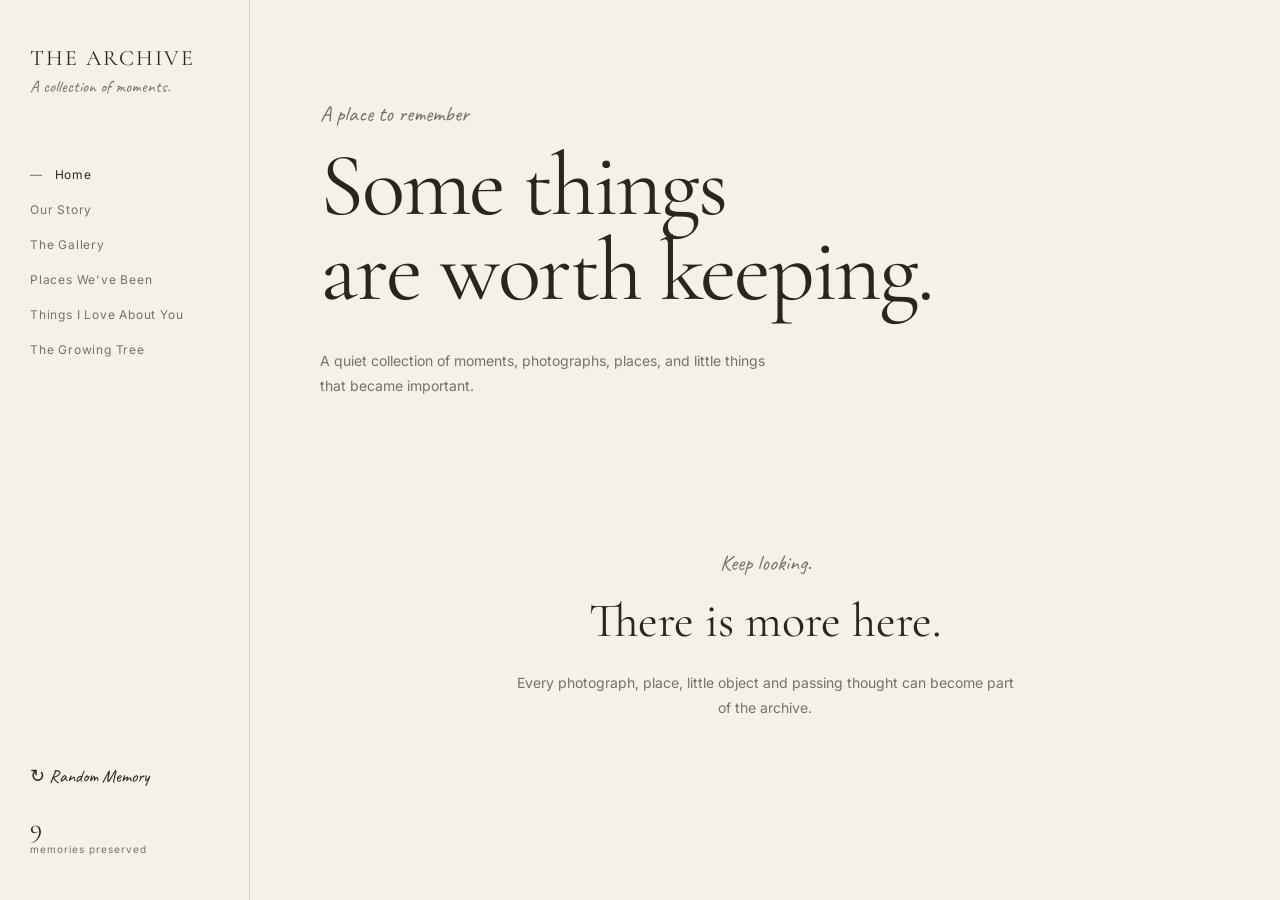
==== commit 5942611b: "Add files via upload" ====
--- a/index.html
+++ b/index.html
@@ -13,7 +13,7 @@
 
     <link
         rel="stylesheet"
-        href="style.css"
+        href="style.css?v=11"
     >
 
     <link
@@ -167,7 +167,7 @@
          JAVASCRIPT
          ========================= -->
 
-    <script src="./script.js?v=4"></script>
+    <script src="./script.js?v=11"></script>
 
 </body>
 
--- a/style.css
+++ b/style.css
@@ -538,11 +538,48 @@
 
 .timeline-description {
     max-width: 520px;
+    margin: 0 0 14px;
 
     color: var(--muted);
 
     font-size: 14px;
     line-height: 1.8;
+
+    /* Keep timeline entries aligned even when the full memory is long. */
+    display: -webkit-box;
+    -webkit-box-orient: vertical;
+    -webkit-line-clamp: 3;
+    line-clamp: 3;
+    overflow: hidden;
+    overflow-wrap: anywhere;
+}
+
+.timeline-read-link {
+    display: inline-flex;
+    align-items: center;
+    gap: 7px;
+    margin-top: 1px;
+
+    color: var(--text);
+    font-size: 11px;
+    letter-spacing: 0.7px;
+    text-decoration: none;
+    border-bottom: 1px solid var(--border);
+    padding-bottom: 4px;
+
+    transition: color 0.25s ease, border-color 0.25s ease, gap 0.25s ease;
+}
+
+.timeline-read-link::after {
+    content: "→";
+    font-size: 14px;
+}
+
+.timeline-read-link:hover,
+.timeline-read-link:focus-visible {
+    color: var(--muted);
+    border-color: var(--text);
+    gap: 11px;
 }
 
 .timeline-image,
@@ -777,6 +814,9 @@
    ========================================================= */
 
 .memory-story {
+    /* Preserve line breaks and blank lines entered in the memory editor. */
+    white-space: pre-line;
+
     width: 100%;
     max-width: 620px;
 
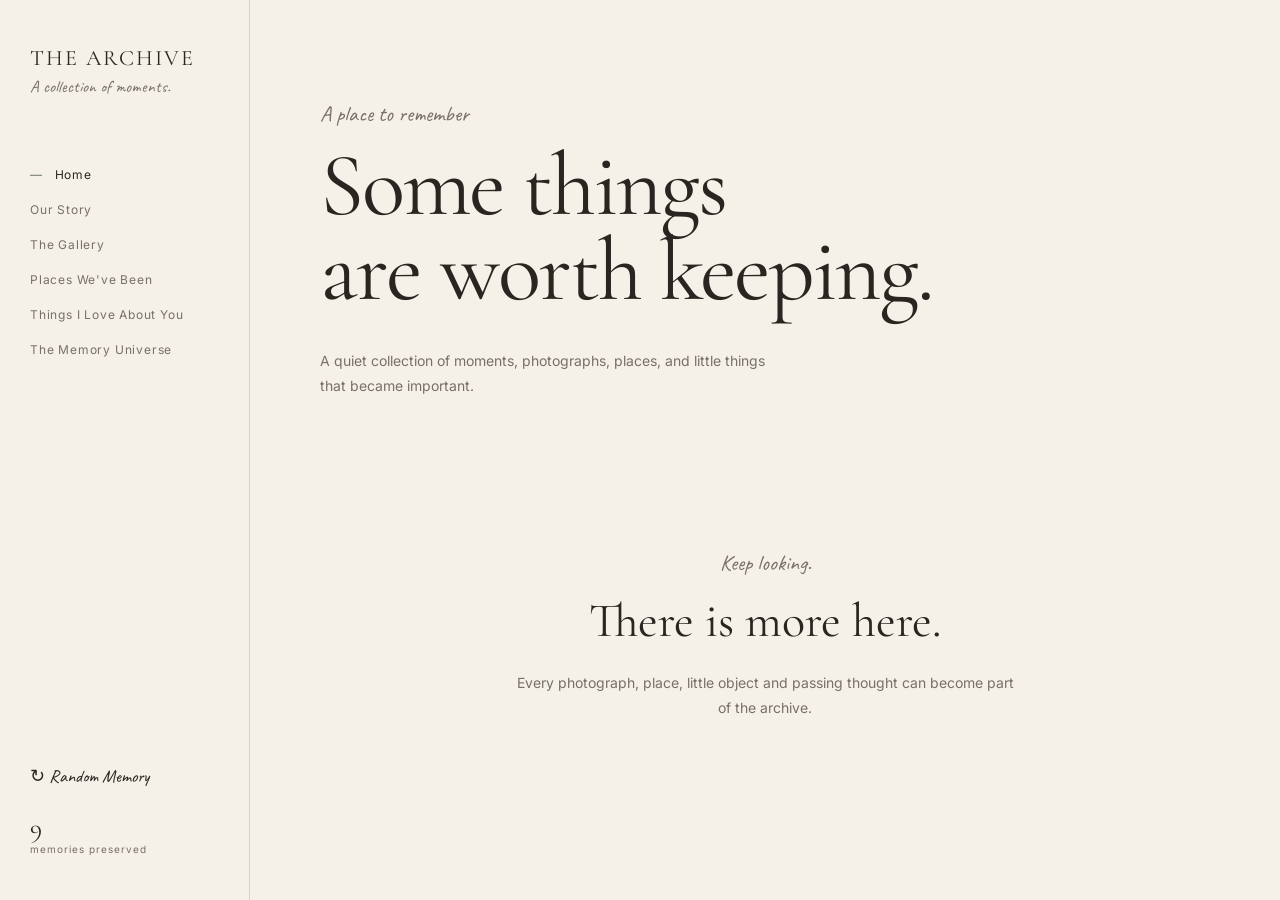
==== commit 5fefca8d: "Update index.html" ====
--- a/index.html
+++ b/index.html
@@ -60,7 +60,7 @@
             </a>
 
             <a href="#" class="nav-link">
-                The Growing Tree
+                The Memory Universe
             </a>
 
         </nav>
--- a/style.css
+++ b/style.css
@@ -4126,3 +4126,160 @@
     }
 
 }
+
+
+/* =========================================================
+   PLACES — DETAIL PAGES AND UNCROPPED PHOTOGRAPHS
+   ========================================================= */
+
+.place-title-link {
+    color: inherit;
+    text-decoration: none;
+    text-underline-offset: 5px;
+}
+
+.place-title-link:hover,
+.place-title-link:focus-visible {
+    text-decoration: underline;
+    text-decoration-color: var(--border);
+}
+
+.place-body .place-excerpt {
+    display: -webkit-box;
+    -webkit-box-orient: vertical;
+    -webkit-line-clamp: 3;
+    overflow: hidden;
+    margin-bottom: 0;
+    white-space: normal;
+}
+
+.place-image {
+    display: block;
+    height: auto;
+    aspect-ratio: auto;
+    overflow: visible;
+    border-radius: 2px;
+}
+
+.place-image img {
+    width: 100%;
+    height: auto;
+    max-height: none;
+    object-fit: contain;
+    object-position: center;
+}
+
+.place-read-link {
+    display: inline-flex;
+    align-items: center;
+    gap: 8px;
+    margin-top: 20px;
+    color: var(--text);
+    font-size: 12px;
+    letter-spacing: .04em;
+    text-decoration: none;
+    border-bottom: 1px solid var(--border);
+    padding-bottom: 5px;
+    transition: gap .2s ease, border-color .2s ease;
+}
+
+.place-read-link:hover,
+.place-read-link:focus-visible {
+    gap: 13px;
+    border-color: var(--muted);
+}
+
+.place-detail-page {
+    max-width: 1000px;
+}
+
+.place-detail-article {
+    max-width: 820px;
+    margin: 52px auto 0;
+}
+
+.place-detail-article > .handwritten {
+    margin: 0 0 8px;
+    font-size: 24px;
+}
+
+.place-detail-meta {
+    color: var(--muted);
+    font-family: "Caveat", cursive;
+    font-size: 19px;
+    margin-bottom: 12px;
+}
+
+.place-detail-article h1 {
+    margin: 0 0 30px;
+    font-family: "Cormorant Garamond", serif;
+    font-size: clamp(44px, 7vw, 76px);
+    font-weight: 400;
+    line-height: .98;
+    letter-spacing: -.02em;
+}
+
+.place-detail-image {
+    margin: 0 0 38px;
+    padding: 0;
+    background: var(--surface);
+}
+
+.place-detail-image img {
+    display: block;
+    width: 100%;
+    height: auto;
+    max-height: none;
+    object-fit: contain;
+}
+
+.place-detail-description {
+    max-width: 700px;
+    color: var(--muted);
+    font-size: 16px;
+    line-height: 1.9;
+}
+
+.place-detail-description p {
+    margin: 0 0 1.25em;
+    white-space: normal;
+}
+
+.place-detail-description p:last-child {
+    margin-bottom: 0;
+}
+
+.place-detail-back {
+    margin-top: 42px;
+}
+
+.place-not-found {
+    max-width: 700px;
+    padding: 80px 0;
+}
+
+.place-not-found h1 {
+    font-family: "Cormorant Garamond", serif;
+    font-weight: 400;
+    font-size: clamp(44px, 7vw, 70px);
+}
+
+.place-not-found p:not(.handwritten) {
+    color: var(--muted);
+    line-height: 1.8;
+}
+
+@media (max-width: 800px) {
+    .place-detail-article {
+        margin-top: 36px;
+    }
+
+    .place-detail-image {
+        margin-bottom: 28px;
+    }
+
+    .place-detail-description {
+        font-size: 15px;
+        line-height: 1.8;
+    }
+}
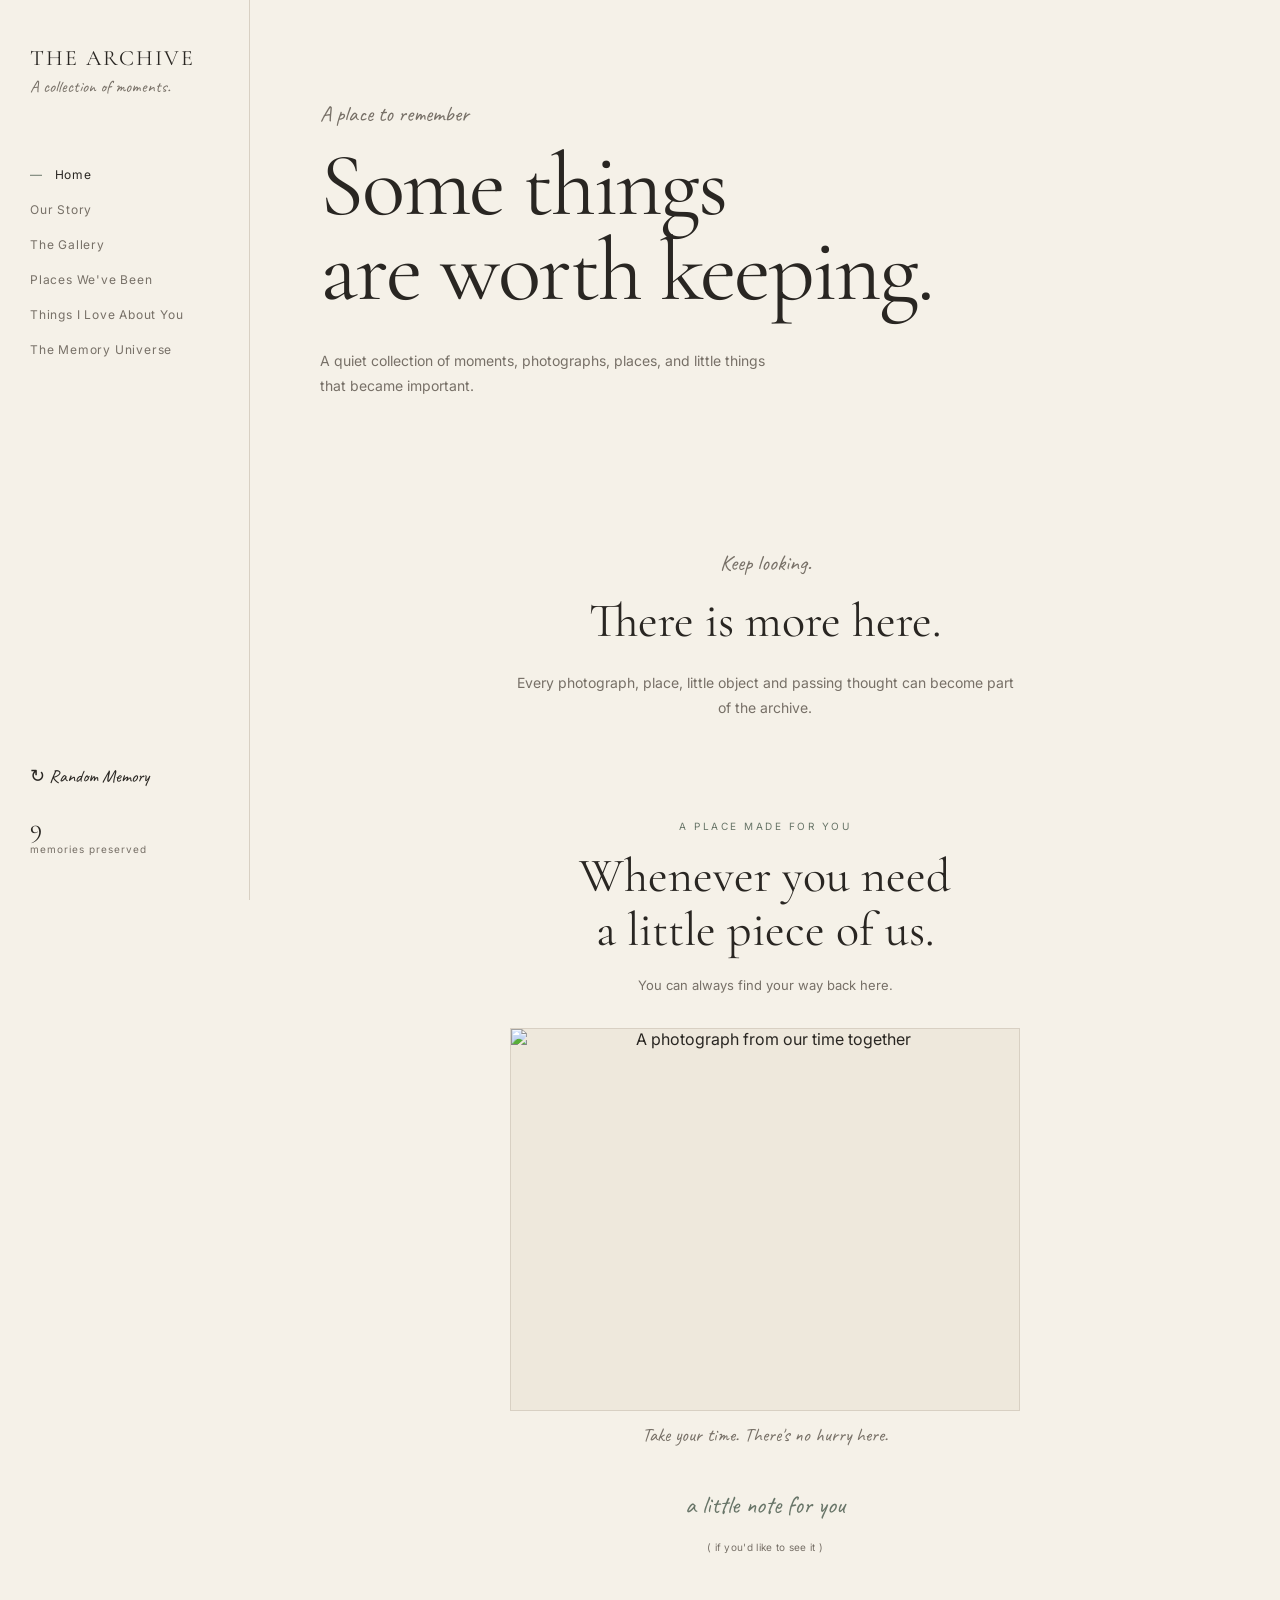
==== commit 17bf33b4: "Update index.html" ====
--- a/index.html
+++ b/index.html
@@ -1,3 +1,4 @@
+
 <!DOCTYPE html>
 <html lang="en">
 
@@ -20,6 +21,163 @@
         href="https://fonts.googleapis.com/css2?family=Cormorant+Garamond:wght@400;500;600&family=Inter:wght@400;500&family=Caveat:wght@400;500&display=swap"
         rel="stylesheet"
     >
+
+    <!-- Homepage addition only: existing styles remain untouched -->
+    <style>
+        .home-welcome {
+            max-width: 760px;
+            margin: 100px auto 60px;
+            padding: 0 24px;
+            text-align: center;
+        }
+
+        .home-welcome-label {
+            margin: 0 0 18px;
+            color: #687568;
+            font-family: 'Inter', sans-serif;
+            font-size: 10px;
+            letter-spacing: 2.5px;
+            text-transform: uppercase;
+        }
+
+        .home-welcome-title {
+            margin: 0;
+            color: #292622;
+            font-family: 'Cormorant Garamond', serif;
+            font-size: clamp(34px, 5vw, 48px);
+            font-weight: 400;
+            line-height: 1.12;
+        }
+
+        .home-welcome-subtitle {
+            margin: 16px auto 30px;
+            color: #777067;
+            font-family: 'Inter', sans-serif;
+            font-size: 13px;
+            line-height: 1.9;
+        }
+
+        .home-welcome-photo {
+            width: 100%;
+            max-width: 510px;
+            aspect-ratio: 4 / 3;
+            margin: 0 auto;
+            overflow: hidden;
+            background: #eee8dc;
+            border: 1px solid #d8d0c3;
+        }
+
+        .home-welcome-photo img {
+            display: block;
+            width: 100%;
+            height: 100%;
+            object-fit: cover;
+        }
+
+        .home-welcome-caption {
+            margin: 12px 0 0;
+            color: #777067;
+            font-family: 'Caveat', cursive;
+            font-size: 19px;
+        }
+
+        .home-welcome-discovery {
+            margin-top: 34px;
+        }
+
+        .home-welcome-trigger {
+            padding: 8px 12px;
+            border: 0;
+            background: transparent;
+            color: #687568;
+            font-family: 'Caveat', cursive;
+            font-size: 25px;
+            cursor: pointer;
+            transition: opacity 0.25s ease;
+        }
+
+        .home-welcome-trigger:hover {
+            opacity: 0.65;
+        }
+
+        .home-welcome-trigger:focus-visible {
+            outline: 1px solid #687568;
+            outline-offset: 5px;
+        }
+
+        .home-welcome-reveal {
+            max-width: 430px;
+            margin: 18px auto 0;
+            padding: 24px 20px;
+            border-top: 1px solid #d8d0c3;
+            border-bottom: 1px solid #d8d0c3;
+            animation: homeReveal 0.6s ease both;
+        }
+
+        .home-welcome-reveal[hidden] {
+            display: none;
+        }
+
+        .home-welcome-reveal p {
+            margin: 0;
+            color: #777067;
+            font-family: 'Cormorant Garamond', serif;
+            font-size: 24px;
+            line-height: 1.5;
+        }
+
+        .home-welcome-reveal .home-welcome-signoff {
+            margin-top: 14px;
+            color: #687568;
+            font-family: 'Caveat', cursive;
+            font-size: 20px;
+        }
+
+        .home-welcome-hint {
+            margin: 12px 0 0;
+            color: #777067;
+            font-family: 'Inter', sans-serif;
+            font-size: 10px;
+            letter-spacing: 0.3px;
+        }
+
+        @keyframes homeReveal {
+            from {
+                opacity: 0;
+                transform: translateY(7px);
+            }
+
+            to {
+                opacity: 1;
+                transform: translateY(0);
+            }
+        }
+
+        @media (max-width: 600px) {
+            .home-welcome {
+                margin: 70px auto 40px;
+                padding: 0 20px;
+            }
+
+            .home-welcome-subtitle {
+                max-width: 310px;
+            }
+
+            .home-welcome-reveal p {
+                font-size: 22px;
+            }
+        }
+
+        @media (prefers-reduced-motion: reduce) {
+            .home-welcome-trigger {
+                transition: none;
+            }
+
+            .home-welcome-reveal {
+                animation: none;
+            }
+        }
+    </style>
 </head>
 
 
@@ -46,20 +204,20 @@
             <a href="story.html" class="nav-link">
                 Our Story
             </a>
-            
+
             <a href="gallery.html" class="nav-link">
                 The Gallery
             </a>
 
-            <a href="#" class="nav-link">
+            <a href="places.html" class="nav-link">
                 Places We've Been
             </a>
 
-            <a href="#" class="nav-link">
+            <a href="things.html" class="nav-link">
                 Things I Love About You
             </a>
 
-            <a href="#" class="nav-link">
+            <a href="tree.html" class="nav-link">
                 The Memory Universe
             </a>
 
@@ -118,7 +276,7 @@
     <main class="main-content">
 
 
-        <!-- HERO -->
+        <!-- EXISTING HERO — UNCHANGED -->
 
         <section class="hero">
 
@@ -138,9 +296,8 @@
 
         </section>
 
-        <!-- =========================
-             ARCHIVE INTRODUCTION
-             ========================= -->
+
+        <!-- EXISTING ARCHIVE INTRODUCTION — UNCHANGED -->
 
         <section class="archive-introduction">
 
@@ -160,14 +317,144 @@
         </section>
 
 
+        <!-- =========================
+             NEW HOMEPAGE WELCOME
+             ========================= -->
+
+        <section
+            class="home-welcome"
+            aria-labelledby="homeWelcomeTitle"
+        >
+
+            <p class="home-welcome-label">
+                A place made for you
+            </p>
+
+            <h2
+                class="home-welcome-title"
+                id="homeWelcomeTitle"
+            >
+                Whenever you need<br>
+                a little piece of us.
+            </h2>
+
+            <p class="home-welcome-subtitle">
+                You can always find your way back here.
+            </p>
+
+
+            <!--
+                Replace the image path below with the path
+                to a real photograph from your relationship.
+                This addition does not change your existing gallery.
+            -->
+
+            <figure class="home-welcome-photo">
+
+                <img
+                    src="media/images/memory-01/011.jpg"
+                    alt="A photograph from our time together"
+                    loading="lazy"
+                >
+
+            </figure>
+
+            <p class="home-welcome-caption">
+                Take your time. There's no hurry here.
+            </p>
+
+
+            <!-- A small discovery, not another memory page -->
+
+            <div class="home-welcome-discovery">
+
+                <button
+                    type="button"
+                    class="home-welcome-trigger"
+                    id="homeWelcomeTrigger"
+                    aria-expanded="false"
+                    aria-controls="homeWelcomeReveal"
+                >
+                    a little note for you
+                </button>
+
+                <p class="home-welcome-hint">
+                    ( if you'd like to see it )
+                </p>
+
+
+                <div
+                    class="home-welcome-reveal"
+                    id="homeWelcomeReveal"
+                    hidden
+                >
+
+                    <p>
+                        You don't have to look for anything here.
+                        You can simply be.
+                    </p>
+
+                    <p class="home-welcome-signoff">
+                        I'm glad you're here.
+                    </p>
+
+                </div>
+
+            </div>
+
+        </section>
+
+
     </main>
 
 
     <!-- =========================
-         JAVASCRIPT
+         EXISTING JAVASCRIPT
          ========================= -->
 
-    <script src="./script.js?v=11"></script>
+    <script src="./script.js?v=14"></script>
+
+
+    <!-- Homepage-only interaction -->
+
+    <script>
+        (() => {
+            const trigger = document.getElementById(
+                'homeWelcomeTrigger'
+            );
+
+            const reveal = document.getElementById(
+                'homeWelcomeReveal'
+            );
+
+            if (!trigger || !reveal) return;
+
+            trigger.addEventListener('click', () => {
+                const isExpanded =
+                    trigger.getAttribute('aria-expanded') === 'true';
+
+                trigger.setAttribute(
+                    'aria-expanded',
+                    String(!isExpanded)
+                );
+
+                reveal.hidden = isExpanded;
+
+                trigger.textContent = isExpanded
+                    ? 'a little note for you'
+                    : 'let that stay with you';
+
+                if (!isExpanded) {
+                    reveal.scrollIntoView({
+                        behavior: window.matchMedia(
+                            '(prefers-reduced-motion: reduce)'
+                        ).matches ? 'auto' : 'smooth',
+                        block: 'nearest'
+                    });
+                }
+            });
+        })();
+    </script>
 
 </body>
 
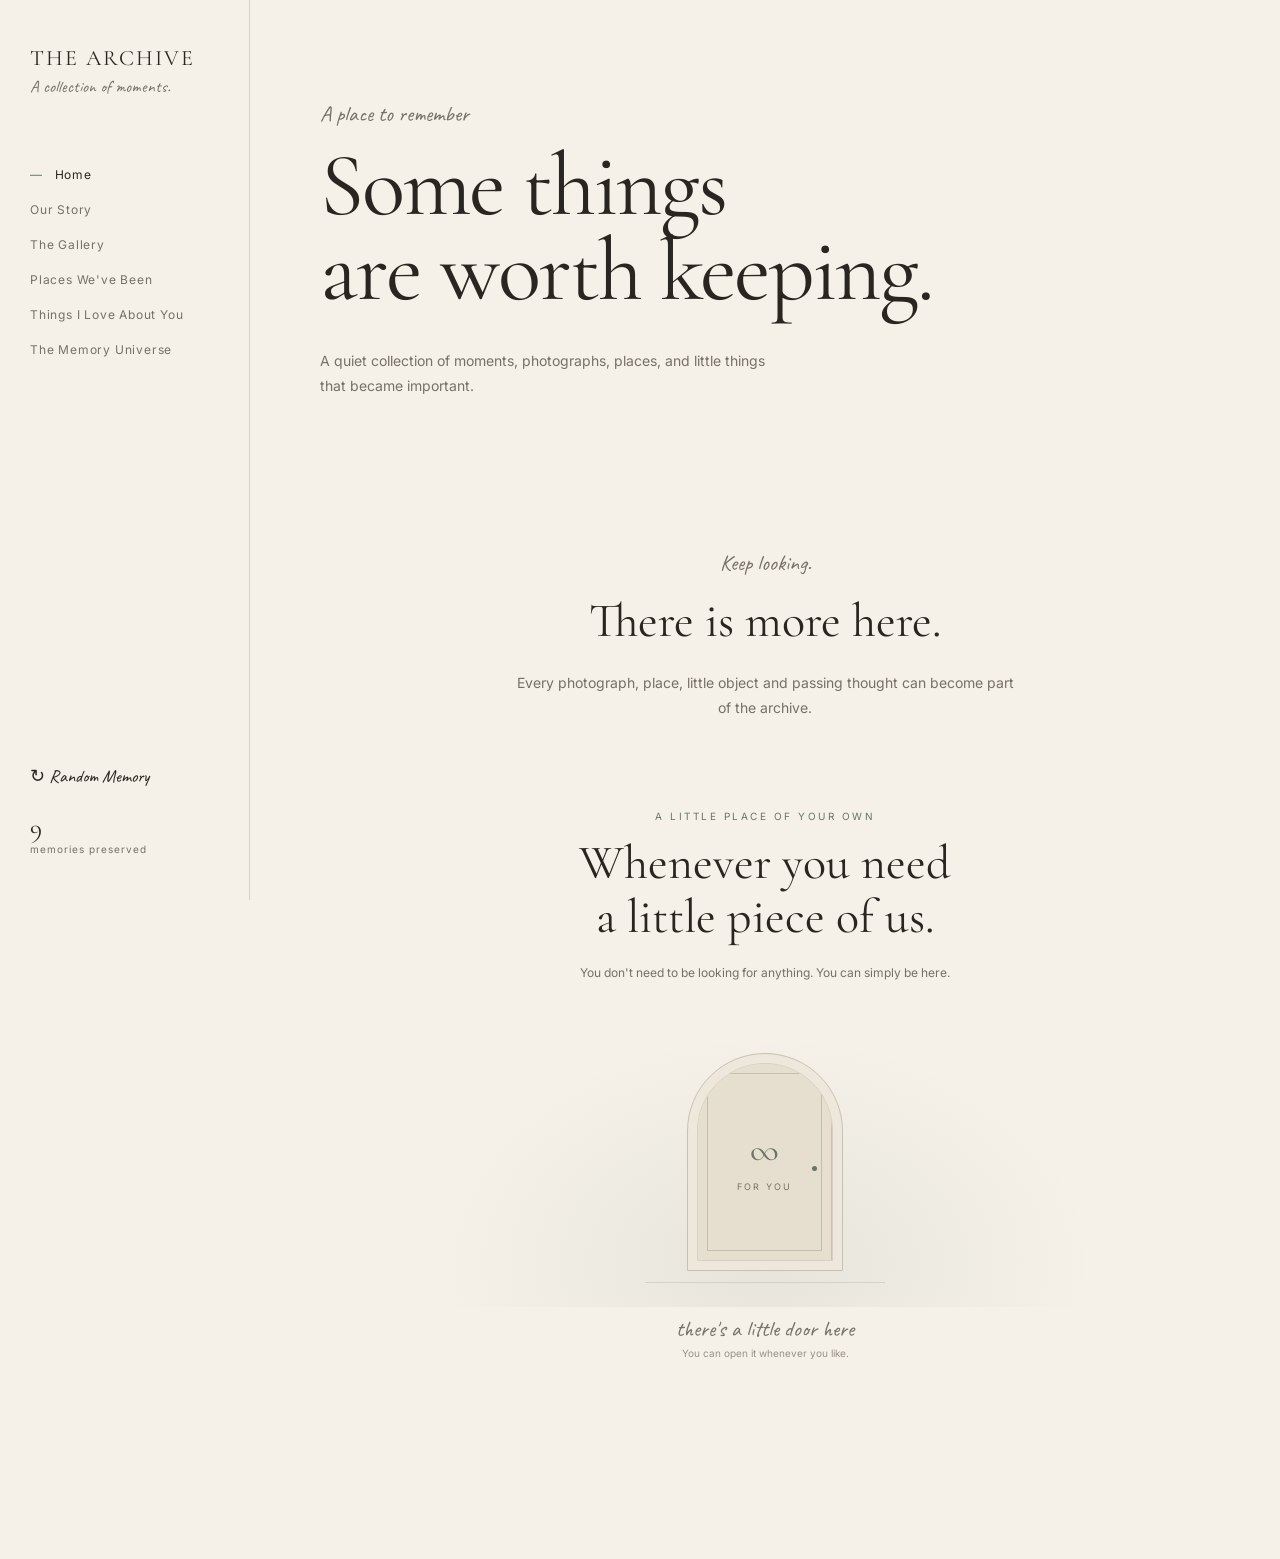
==== commit 20040257: "Update index.html" ====
--- a/index.html
+++ b/index.html
@@ -10,6 +10,11 @@
         content="width=device-width, initial-scale=1.0"
     >
 
+    <meta
+        name="theme-color"
+        content="#f5f1e8"
+    >
+
     <title>The Archive</title>
 
     <link
@@ -22,17 +27,33 @@
         rel="stylesheet"
     >
 
-    <!-- Homepage addition only: existing styles remain untouched -->
+    <!--
+        HOMEPAGE ADDITION
+        All new styles use the home-entrance prefix.
+        Existing site-wide styles are not modified.
+    -->
+
     <style>
-        .home-welcome {
+        /* =========================
+           HOMEPAGE ENTRANCE
+           ========================= */
+
+        .home-entrance {
             max-width: 760px;
-            margin: 100px auto 60px;
+            margin: 90px auto 80px;
             padding: 0 24px;
+            color: #292622;
             text-align: center;
         }
 
-        .home-welcome-label {
-            margin: 0 0 18px;
+        .home-entrance *,
+        .home-entrance *::before,
+        .home-entrance *::after {
+            box-sizing: border-box;
+        }
+
+        .home-entrance-label {
+            margin: 0 0 15px;
             color: #687568;
             font-family: 'Inter', sans-serif;
             font-size: 10px;
@@ -40,7 +61,7 @@
             text-transform: uppercase;
         }
 
-        .home-welcome-title {
+        .home-entrance-heading {
             margin: 0;
             color: #292622;
             font-family: 'Cormorant Garamond', serif;
@@ -49,102 +70,378 @@
             line-height: 1.12;
         }
 
-        .home-welcome-subtitle {
-            margin: 16px auto 30px;
+        .home-entrance-description {
+            max-width: 390px;
+            margin: 18px auto 32px;
             color: #777067;
             font-family: 'Inter', sans-serif;
-            font-size: 13px;
+            font-size: 12px;
             line-height: 1.9;
         }
 
-        .home-welcome-photo {
-            width: 100%;
-            max-width: 510px;
-            aspect-ratio: 4 / 3;
+        /* =========================
+           THE LITTLE DOOR
+           ========================= */
+
+        .home-door-scene {
+            position: relative;
+            display: flex;
+            justify-content: center;
+            align-items: center;
+            min-height: 290px;
+            padding: 25px 0;
+            overflow: hidden;
+            background:
+                radial-gradient(
+                    ellipse at 50% 85%,
+                    rgba(104, 117, 104, 0.10),
+                    transparent 65%
+                );
+        }
+
+        .home-door {
+            position: relative;
+            display: block;
+            width: 156px;
+            height: 218px;
+            padding: 0;
+            border: 1px solid #c9c0b2;
+            border-radius: 78px 78px 0 0;
+            background: #eee8dc;
+            cursor: pointer;
+            perspective: 900px;
+            -webkit-tap-highlight-color: transparent;
+            transition:
+                transform 0.5s ease,
+                box-shadow 0.5s ease;
+        }
+
+        .home-door:hover {
+            transform: translateY(-4px);
+            box-shadow: 0 12px 35px rgba(41, 38, 34, 0.08);
+        }
+
+        .home-door:focus-visible {
+            outline: 2px solid #687568;
+            outline-offset: 7px;
+        }
+
+        .home-door-frame {
+            position: absolute;
+            inset: 9px;
+            overflow: hidden;
+            border: 1px solid #d8d0c3;
+            border-radius: 70px 70px 0 0;
+            background: #e8e0d3;
+        }
+
+        .home-door-light {
+            position: absolute;
+            inset: 0;
+            background:
+                linear-gradient(
+                    145deg,
+                    rgba(255, 255, 255, 0.45),
+                    transparent 48%
+                ),
+                linear-gradient(
+                    180deg,
+                    #d8d4c4,
+                    #eee8dc 76%
+                );
+            transition:
+                opacity 0.8s ease,
+                transform 0.8s ease;
+        }
+
+        .home-door-light::before {
+            content: "";
+            position: absolute;
+            top: 0;
+            right: 17px;
+            width: 1px;
+            height: 100%;
+            background: rgba(104, 117, 104, 0.20);
+        }
+
+        .home-door-light::after {
+            content: "";
+            position: absolute;
+            top: 0;
+            left: 24px;
+            width: 1px;
+            height: 100%;
+            background: rgba(104, 117, 104, 0.14);
+        }
+
+        .home-door-inner {
+            position: absolute;
+            inset: 0;
+            z-index: 2;
+            display: flex;
+            flex-direction: column;
+            justify-content: center;
+            align-items: center;
+            gap: 13px;
+            padding: 18px;
+            transform-origin: left center;
+            background: #e6dece;
+            border-right: 1px solid #c9c0b2;
+            transition:
+                transform 0.9s cubic-bezier(.2, .75, .25, 1),
+                opacity 0.6s ease;
+        }
+
+        .home-door-inner::before {
+            content: "";
+            position: absolute;
+            inset: 9px;
+            border: 1px solid rgba(104, 117, 104, 0.30);
+            pointer-events: none;
+        }
+
+        .home-door-mark {
+            color: #687568;
+            font-family: 'Cormorant Garamond', serif;
+            font-size: 35px;
+            font-weight: 400;
+            line-height: 1;
+        }
+
+        .home-door-label {
+            color: #777067;
+            font-family: 'Inter', sans-serif;
+            font-size: 9px;
+            letter-spacing: 2px;
+            text-transform: uppercase;
+        }
+
+        .home-door-knob {
+            position: absolute;
+            top: 52%;
+            right: 15px;
+            z-index: 3;
+            width: 5px;
+            height: 5px;
+            border-radius: 50%;
+            background: #687568;
+            transition: opacity 0.3s ease;
+        }
+
+        .home-door-ground {
+            position: absolute;
+            bottom: 24px;
+            left: 50%;
+            width: 240px;
+            height: 1px;
+            background: #d8d0c3;
+            transform: translateX(-50%);
+        }
+
+        .home-door-instruction {
+            margin: 8px 0 0;
+            color: #777067;
+            font-family: 'Caveat', cursive;
+            font-size: 22px;
+        }
+
+        .home-door-subinstruction {
+            margin: 4px 0 0;
+            color: #999185;
+            font-family: 'Inter', sans-serif;
+            font-size: 10px;
+        }
+
+        /* Open door animation */
+
+        .home-entrance.is-open .home-door {
+            box-shadow: 0 0 45px rgba(104, 117, 104, 0.12);
+        }
+
+        .home-entrance.is-open .home-door-inner {
+            transform: rotateY(-72deg);
+            opacity: 0.35;
+        }
+
+        .home-entrance.is-open .home-door-knob {
+            opacity: 0;
+        }
+
+        .home-entrance.is-open .home-door-light {
+            transform: scale(1.05);
+            opacity: 0.85;
+        }
+
+        .home-entrance.is-open .home-door-mark {
+            opacity: 0;
+        }
+
+        /* =========================
+           THE REVEAL
+           ========================= */
+
+        .home-entrance-reveal {
+            max-width: 460px;
+            margin: 28px auto 0;
+            animation: homeEntranceAppear 0.8s ease both;
+        }
+
+        .home-entrance-reveal[hidden] {
+            display: none;
+        }
+
+        .home-entrance-reveal-title {
+            margin: 0;
+            color: #292622;
+            font-family: 'Cormorant Garamond', serif;
+            font-size: clamp(28px, 4vw, 36px);
+            font-weight: 400;
+            line-height: 1.2;
+        }
+
+        .home-entrance-reveal-description {
+            margin: 13px auto 0;
+            color: #777067;
+            font-family: 'Inter', sans-serif;
+            font-size: 12px;
+            line-height: 1.9;
+        }
+
+        .home-entrance-divider {
+            width: 45px;
+            height: 1px;
+            margin: 23px auto;
+            background: #c9c0b2;
+        }
+
+        .home-entrance-reveal-note {
+            margin: 0;
+            color: #687568;
+            font-family: 'Caveat', cursive;
+            font-size: 23px;
+        }
+
+        /* =========================
+           ARCHIVE DESTINATIONS
+           ========================= */
+
+        .home-archive-map {
+            margin: 45px auto 0;
+            padding-top: 28px;
+            border-top: 1px solid #d8d0c3;
+            animation: homeEntranceAppear 0.9s ease both;
+        }
+
+        .home-archive-map[hidden] {
+            display: none;
+        }
+
+        .home-archive-map-heading {
+            margin: 0;
+            color: #777067;
+            font-family: 'Caveat', cursive;
+            font-size: 23px;
+            font-weight: 400;
+        }
+
+        .home-archive-map-description {
+            margin: 8px 0 22px;
+            color: #999185;
+            font-family: 'Inter', sans-serif;
+            font-size: 11px;
+            line-height: 1.8;
+        }
+
+        .home-archive-destinations {
+            display: grid;
+            grid-template-columns: repeat(2, minmax(0, 1fr));
+            gap: 10px;
+            max-width: 530px;
             margin: 0 auto;
-            overflow: hidden;
+        }
+
+        .home-archive-destination {
+            display: flex;
+            flex-direction: column;
+            align-items: flex-start;
+            justify-content: center;
+            min-height: 92px;
+            padding: 16px 17px;
+            border: 1px solid #d8d0c3;
+            background: rgba(245, 241, 232, 0.55);
+            text-align: left;
+            text-decoration: none;
+            transition:
+                background 0.3s ease,
+                border-color 0.3s ease,
+                transform 0.3s ease;
+        }
+
+        .home-archive-destination:hover {
             background: #eee8dc;
-            border: 1px solid #d8d0c3;
-        }
-
-        .home-welcome-photo img {
-            display: block;
-            width: 100%;
-            height: 100%;
-            object-fit: cover;
-        }
-
-        .home-welcome-caption {
-            margin: 12px 0 0;
+            border-color: #b9b1a3;
+            transform: translateY(-2px);
+        }
+
+        .home-archive-destination:focus-visible {
+            outline: 2px solid #687568;
+            outline-offset: 3px;
+        }
+
+        .home-archive-destination-name {
+            color: #292622;
+            font-family: 'Cormorant Garamond', serif;
+            font-size: 21px;
+            line-height: 1.2;
+        }
+
+        .home-archive-destination-hint {
+            margin-top: 7px;
+            color: #777067;
+            font-family: 'Inter', sans-serif;
+            font-size: 10px;
+            line-height: 1.5;
+        }
+
+        .home-archive-map-footer {
+            margin: 24px 0 0;
             color: #777067;
             font-family: 'Caveat', cursive;
             font-size: 19px;
         }
 
-        .home-welcome-discovery {
-            margin-top: 34px;
-        }
-
-        .home-welcome-trigger {
+        /* =========================
+           CLOSE / RETURN
+           ========================= */
+
+        .home-entrance-return {
+            display: inline-block;
+            margin-top: 25px;
             padding: 8px 12px;
             border: 0;
             background: transparent;
-            color: #687568;
-            font-family: 'Caveat', cursive;
-            font-size: 25px;
-            cursor: pointer;
-            transition: opacity 0.25s ease;
-        }
-
-        .home-welcome-trigger:hover {
-            opacity: 0.65;
-        }
-
-        .home-welcome-trigger:focus-visible {
-            outline: 1px solid #687568;
-            outline-offset: 5px;
-        }
-
-        .home-welcome-reveal {
-            max-width: 430px;
-            margin: 18px auto 0;
-            padding: 24px 20px;
-            border-top: 1px solid #d8d0c3;
-            border-bottom: 1px solid #d8d0c3;
-            animation: homeReveal 0.6s ease both;
-        }
-
-        .home-welcome-reveal[hidden] {
-            display: none;
-        }
-
-        .home-welcome-reveal p {
-            margin: 0;
-            color: #777067;
-            font-family: 'Cormorant Garamond', serif;
-            font-size: 24px;
-            line-height: 1.5;
-        }
-
-        .home-welcome-reveal .home-welcome-signoff {
-            margin-top: 14px;
-            color: #687568;
-            font-family: 'Caveat', cursive;
-            font-size: 20px;
-        }
-
-        .home-welcome-hint {
-            margin: 12px 0 0;
             color: #777067;
             font-family: 'Inter', sans-serif;
             font-size: 10px;
-            letter-spacing: 0.3px;
-        }
-
-        @keyframes homeReveal {
+            cursor: pointer;
+            text-decoration: underline;
+            text-decoration-color: #d8d0c3;
+            text-underline-offset: 4px;
+        }
+
+        .home-entrance-return:hover {
+            color: #292622;
+        }
+
+        .home-entrance-return:focus-visible {
+            outline: 1px solid #687568;
+            outline-offset: 4px;
+        }
+
+        @keyframes homeEntranceAppear {
             from {
                 opacity: 0;
-                transform: translateY(7px);
+                transform: translateY(8px);
             }
 
             to {
@@ -153,28 +450,51 @@
             }
         }
 
+        /* =========================
+           RESPONSIVE
+           ========================= */
+
         @media (max-width: 600px) {
-            .home-welcome {
-                margin: 70px auto 40px;
+            .home-entrance {
+                margin: 65px auto 55px;
                 padding: 0 20px;
             }
 
-            .home-welcome-subtitle {
-                max-width: 310px;
-            }
-
-            .home-welcome-reveal p {
-                font-size: 22px;
+            .home-entrance-description {
+                max-width: 320px;
+            }
+
+            .home-door-scene {
+                min-height: 265px;
+            }
+
+            .home-door {
+                width: 140px;
+                height: 198px;
+            }
+
+            .home-archive-destinations {
+                gap: 8px;
+            }
+
+            .home-archive-destination {
+                min-height: 88px;
+                padding: 13px 12px;
+            }
+
+            .home-archive-destination-name {
+                font-size: 19px;
             }
         }
 
         @media (prefers-reduced-motion: reduce) {
-            .home-welcome-trigger {
-                transition: none;
-            }
-
-            .home-welcome-reveal {
-                animation: none;
+            .home-entrance *,
+            .home-entrance *::before,
+            .home-entrance *::after {
+                scroll-behavior: auto !important;
+                animation-duration: 0.01ms !important;
+                animation-iteration-count: 1 !important;
+                transition-duration: 0.01ms !important;
             }
         }
     </style>
@@ -184,7 +504,7 @@
 <body>
 
     <!-- =========================
-         NAVIGATION
+         EXISTING NAVIGATION
          ========================= -->
 
     <aside class="sidebar">
@@ -251,7 +571,7 @@
 
 
     <!-- =========================
-         MOBILE HEADER
+         EXISTING MOBILE HEADER
          ========================= -->
 
     <header class="mobile-header">
@@ -276,7 +596,7 @@
     <main class="main-content">
 
 
-        <!-- EXISTING HERO — UNCHANGED -->
+        <!-- EXISTING HERO — PRESERVED -->
 
         <section class="hero">
 
@@ -297,7 +617,7 @@
         </section>
 
 
-        <!-- EXISTING ARCHIVE INTRODUCTION — UNCHANGED -->
+        <!-- EXISTING INTRODUCTION — PRESERVED -->
 
         <section class="archive-introduction">
 
@@ -318,87 +638,223 @@
 
 
         <!-- =========================
-             NEW HOMEPAGE WELCOME
+             NEW HOMEPAGE EXPERIENCE
              ========================= -->
 
         <section
-            class="home-welcome"
-            aria-labelledby="homeWelcomeTitle"
+            class="home-entrance"
+            id="homeEntrance"
+            aria-labelledby="homeEntranceHeading"
         >
 
-            <p class="home-welcome-label">
-                A place made for you
+            <p class="home-entrance-label">
+                A little place of your own
             </p>
 
             <h2
-                class="home-welcome-title"
-                id="homeWelcomeTitle"
+                class="home-entrance-heading"
+                id="homeEntranceHeading"
             >
                 Whenever you need<br>
                 a little piece of us.
             </h2>
 
-            <p class="home-welcome-subtitle">
-                You can always find your way back here.
+            <p class="home-entrance-description">
+                You don't need to be looking for anything.
+                You can simply be here.
             </p>
 
 
-            <!--
-                Replace the image path below with the path
-                to a real photograph from your relationship.
-                This addition does not change your existing gallery.
-            -->
-
-            <figure class="home-welcome-photo">
-
-                <img
-                    src="media/images/memory-01/011.jpg"
-                    alt="A photograph from our time together"
-                    loading="lazy"
+            <!-- THE INTERACTIVE DOOR -->
+
+            <div class="home-door-scene">
+
+                <button
+                    class="home-door"
+                    id="homeDoor"
+                    type="button"
+                    aria-label="Open the door into The Archive"
+                    aria-expanded="false"
+                    aria-controls="homeEntranceReveal homeArchiveMap"
                 >
 
-            </figure>
-
-            <p class="home-welcome-caption">
-                Take your time. There's no hurry here.
+                    <span class="home-door-frame">
+
+                        <span class="home-door-light"></span>
+
+                        <span class="home-door-inner">
+
+                            <span class="home-door-mark">
+                                ∞
+                            </span>
+
+                            <span class="home-door-label">
+                                For you
+                            </span>
+
+                        </span>
+
+                        <span class="home-door-knob"></span>
+
+                    </span>
+
+                </button>
+
+                <span
+                    class="home-door-ground"
+                    aria-hidden="true"
+                ></span>
+
+            </div>
+
+
+            <p
+                class="home-door-instruction"
+                id="homeDoorInstruction"
+            >
+                there's a little door here
             </p>
 
-
-            <!-- A small discovery, not another memory page -->
-
-            <div class="home-welcome-discovery">
+            <p class="home-door-subinstruction">
+                You can open it whenever you like.
+            </p>
+
+
+            <!-- THE REVEAL -->
+
+            <div
+                class="home-entrance-reveal"
+                id="homeEntranceReveal"
+                hidden
+            >
+
+                <h3 class="home-entrance-reveal-title">
+                    You're welcome here.
+                </h3>
+
+                <p class="home-entrance-reveal-description">
+                    No occasion needed. Nothing to catch up on.
+                    Just a little place I made for you.
+                </p>
+
+                <div
+                    class="home-entrance-divider"
+                    aria-hidden="true"
+                ></div>
+
+                <p class="home-entrance-reveal-note">
+                    I'm glad you're here.
+                </p>
+
+            </div>
+
+
+            <!-- THE MINIATURE ARCHIVE MAP -->
+
+            <div
+                class="home-archive-map"
+                id="homeArchiveMap"
+                hidden
+            >
+
+                <h3 class="home-archive-map-heading">
+                    Where would you like to wander?
+                </h3>
+
+                <p class="home-archive-map-description">
+                    Take whichever path feels right today.
+                </p>
+
+
+                <nav
+                    class="home-archive-destinations"
+                    aria-label="Explore The Archive"
+                >
+
+                    <a
+                        class="home-archive-destination"
+                        href="story.html"
+                    >
+                        <span class="home-archive-destination-name">
+                            Our Story
+                        </span>
+
+                        <span class="home-archive-destination-hint">
+                            Where it all belongs
+                        </span>
+                    </a>
+
+
+                    <a
+                        class="home-archive-destination"
+                        href="gallery.html"
+                    >
+                        <span class="home-archive-destination-name">
+                            The Gallery
+                        </span>
+
+                        <span class="home-archive-destination-hint">
+                            A collection in pictures
+                        </span>
+                    </a>
+
+
+                    <a
+                        class="home-archive-destination"
+                        href="places.html"
+                    >
+                        <span class="home-archive-destination-name">
+                            Places We've Been
+                        </span>
+
+                        <span class="home-archive-destination-hint">
+                            Places that hold a story
+                        </span>
+                    </a>
+
+
+                    <a
+                        class="home-archive-destination"
+                        href="things.html"
+                    >
+                        <span class="home-archive-destination-name">
+                            Things I Love About You
+                        </span>
+
+                        <span class="home-archive-destination-hint">
+                            The little things that matter
+                        </span>
+                    </a>
+
+
+                    <a
+                        class="home-archive-destination"
+                        href="tree.html"
+                        style="grid-column: 1 / -1;"
+                    >
+                        <span class="home-archive-destination-name">
+                            The Memory Universe
+                        </span>
+
+                        <span class="home-archive-destination-hint">
+                            Wander a little further
+                        </span>
+                    </a>
+
+                </nav>
+
+
+                <p class="home-archive-map-footer">
+                    No particular order. No hurry.
+                </p>
 
                 <button
+                    class="home-entrance-return"
+                    id="homeEntranceReturn"
                     type="button"
-                    class="home-welcome-trigger"
-                    id="homeWelcomeTrigger"
-                    aria-expanded="false"
-                    aria-controls="homeWelcomeReveal"
                 >
-                    a little note for you
+                    Close this little world
                 </button>
-
-                <p class="home-welcome-hint">
-                    ( if you'd like to see it )
-                </p>
-
-
-                <div
-                    class="home-welcome-reveal"
-                    id="homeWelcomeReveal"
-                    hidden
-                >
-
-                    <p>
-                        You don't have to look for anything here.
-                        You can simply be.
-                    </p>
-
-                    <p class="home-welcome-signoff">
-                        I'm glad you're here.
-                    </p>
-
-                </div>
 
             </div>
 
@@ -410,47 +866,122 @@
 
     <!-- =========================
          EXISTING JAVASCRIPT
+         PRESERVED
          ========================= -->
 
     <script src="./script.js?v=14"></script>
 
 
-    <!-- Homepage-only interaction -->
+    <!-- =========================
+         NEW HOMEPAGE INTERACTION
+         ========================= -->
 
     <script>
         (() => {
-            const trigger = document.getElementById(
-                'homeWelcomeTrigger'
+            const entrance = document.getElementById('homeEntrance');
+            const door = document.getElementById('homeDoor');
+
+            const instruction = document.getElementById(
+                'homeDoorInstruction'
             );
 
             const reveal = document.getElementById(
-                'homeWelcomeReveal'
+                'homeEntranceReveal'
             );
 
-            if (!trigger || !reveal) return;
-
-            trigger.addEventListener('click', () => {
-                const isExpanded =
-                    trigger.getAttribute('aria-expanded') === 'true';
-
-                trigger.setAttribute(
-                    'aria-expanded',
-                    String(!isExpanded)
+            const archiveMap = document.getElementById(
+                'homeArchiveMap'
+            );
+
+            const closeButton = document.getElementById(
+                'homeEntranceReturn'
+            );
+
+            if (
+                !entrance ||
+                !door ||
+                !instruction ||
+                !reveal ||
+                !archiveMap ||
+                !closeButton
+            ) {
+                return;
+            }
+
+            function openEntrance() {
+                entrance.classList.add('is-open');
+
+                door.setAttribute('aria-expanded', 'true');
+
+                door.setAttribute(
+                    'aria-label',
+                    'The Archive door is open'
                 );
 
-                reveal.hidden = isExpanded;
-
-                trigger.textContent = isExpanded
-                    ? 'a little note for you'
-                    : 'let that stay with you';
-
-                if (!isExpanded) {
-                    reveal.scrollIntoView({
-                        behavior: window.matchMedia(
-                            '(prefers-reduced-motion: reduce)'
-                        ).matches ? 'auto' : 'smooth',
+                instruction.textContent =
+                    'the door is open now';
+
+                reveal.hidden = false;
+                archiveMap.hidden = false;
+
+                /*
+                 * Wait briefly for the reveal to appear,
+                 * then move it into view on smaller screens.
+                 */
+                window.setTimeout(() => {
+                    const reducedMotion = window.matchMedia(
+                        '(prefers-reduced-motion: reduce)'
+                    ).matches;
+
+                    archiveMap.scrollIntoView({
+                        behavior: reducedMotion ? 'auto' : 'smooth',
                         block: 'nearest'
                     });
+                }, 120);
+            }
+
+            function closeEntrance() {
+                entrance.classList.remove('is-open');
+
+                door.setAttribute('aria-expanded', 'false');
+
+                door.setAttribute(
+                    'aria-label',
+                    'Open the door into The Archive'
+                );
+
+                instruction.textContent =
+                    "there's a little door here";
+
+                reveal.hidden = true;
+                archiveMap.hidden = true;
+
+                door.focus({
+                    preventScroll: true
+                });
+            }
+
+            door.addEventListener('click', () => {
+                const isOpen =
+                    door.getAttribute('aria-expanded') === 'true';
+
+                if (isOpen) {
+                    closeEntrance();
+                } else {
+                    openEntrance();
+                }
+            });
+
+            closeButton.addEventListener('click', closeEntrance);
+
+            document.addEventListener('keydown', event => {
+                if (event.key === 'Escape') {
+                    const isOpen =
+                        door.getAttribute('aria-expanded') === 'true';
+
+                    if (isOpen) {
+                        closeEntrance();
+                    }
                 }
             });
         })();
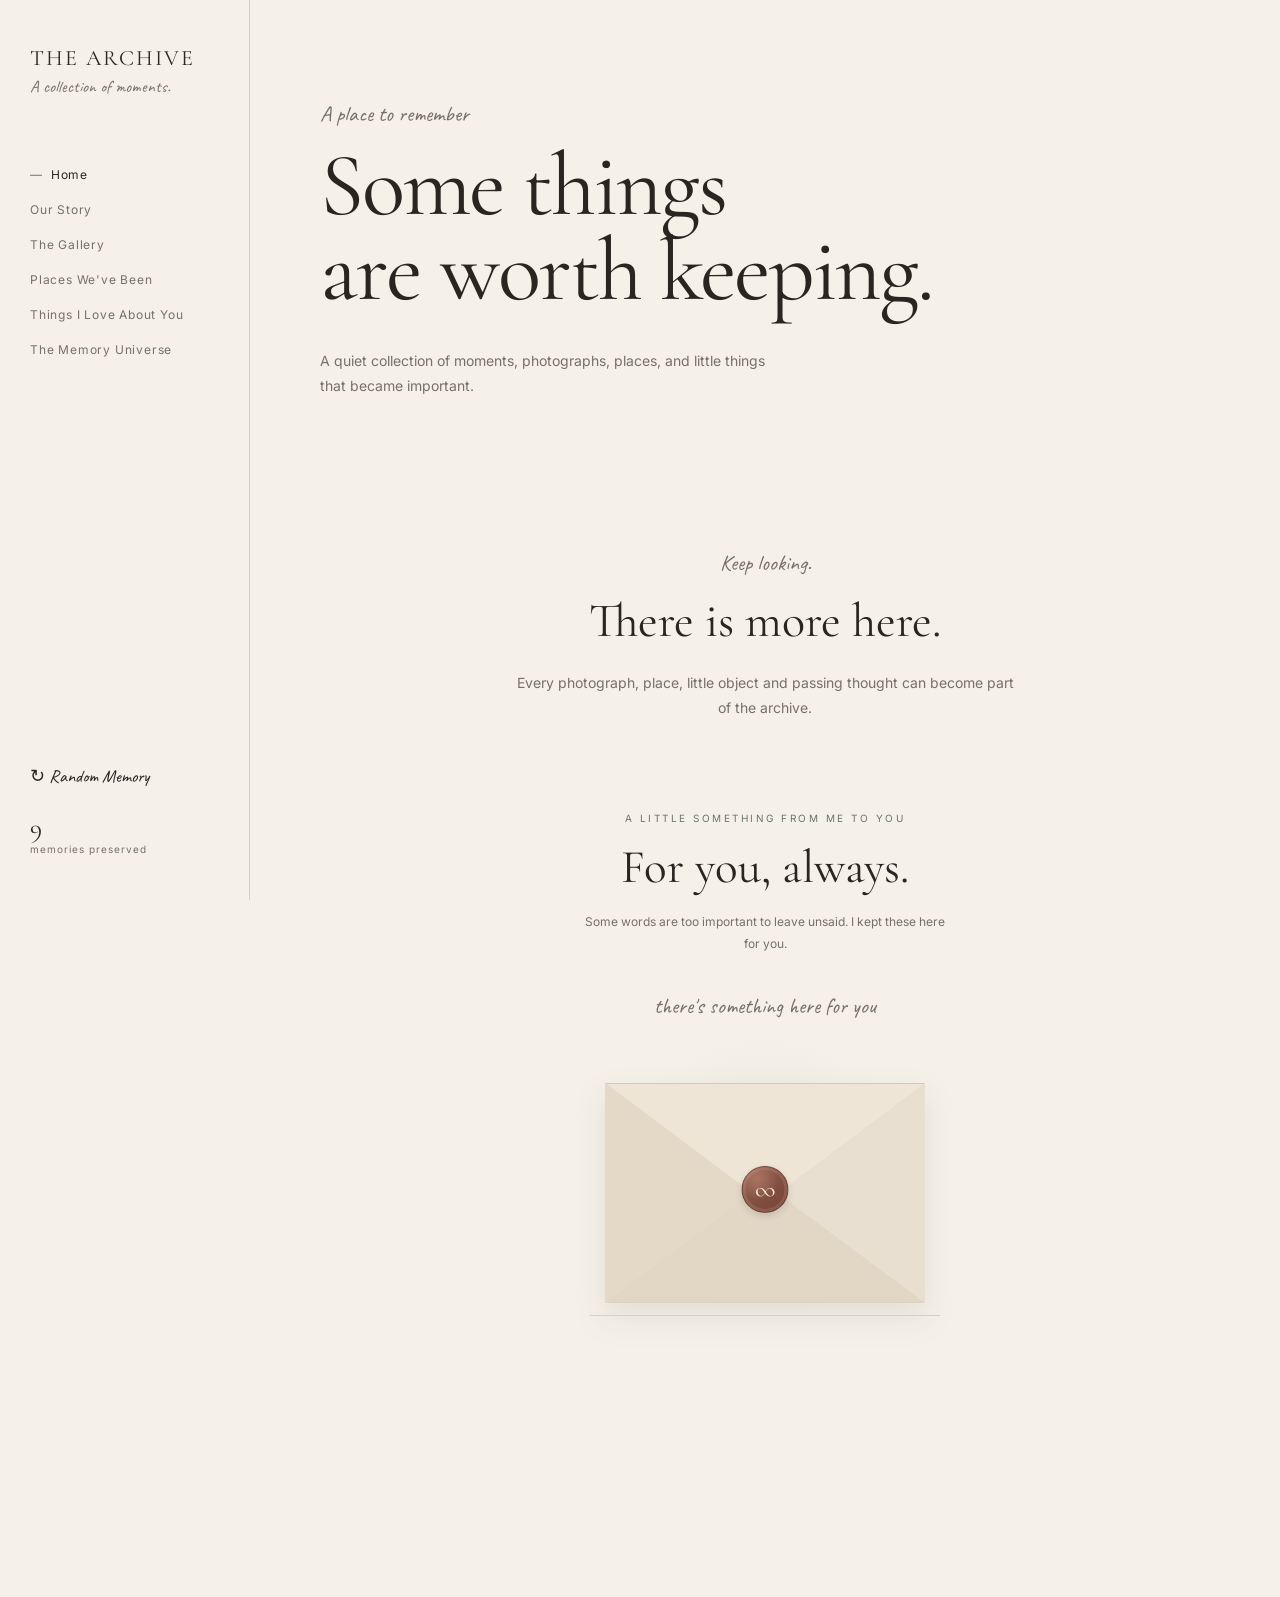
==== commit bd17dd3e: "Create index.html" ====
--- a/index.html
+++ b/index.html
@@ -1,992 +1,1000 @@
 
 <!DOCTYPE html>
 <html lang="en">
-
 <head>
     <meta charset="UTF-8">
-
-    <meta
-        name="viewport"
-        content="width=device-width, initial-scale=1.0"
-    >
-
-    <meta
-        name="theme-color"
-        content="#f5f1e8"
-    >
-
+    <meta name="viewport" content="width=device-width, initial-scale=1.0">
+    <meta name="theme-color" content="#f5f1e8">
     <title>The Archive</title>
 
-    <link
-        rel="stylesheet"
-        href="style.css?v=11"
-    >
-
-    <link
-        href="https://fonts.googleapis.com/css2?family=Cormorant+Garamond:wght@400;500;600&family=Inter:wght@400;500&family=Caveat:wght@400;500&display=swap"
-        rel="stylesheet"
-    >
-
-    <!--
-        HOMEPAGE ADDITION
-        All new styles use the home-entrance prefix.
-        Existing site-wide styles are not modified.
-    -->
+    <link rel="stylesheet" href="style.css?v=11">
+    <link href="https://fonts.googleapis.com/css2?family=Cormorant+Garamond:wght@400;500;600&family=Inter:wght@400;500&family=Caveat:wght@400;500&display=swap" rel="stylesheet">
 
     <style>
-        /* =========================
-           HOMEPAGE ENTRANCE
-           ========================= */
-
-        .home-entrance {
+        /* =========================================
+           LETTER EXPERIENCE — ALL STYLES SCOPED
+           ========================================= */
+
+        .love-letter,
+        .love-letter * {
+            box-sizing: border-box;
+        }
+
+        .love-letter {
+            --paper: #f5f1e8;
+            --paper-deep: #eee8dc;
+            --ink: #292622;
+            --muted: #777067;
+            --line: #d8d0c3;
+            --olive: #687568;
+            --wax: #8a5547;
+
             max-width: 760px;
-            margin: 90px auto 80px;
+            margin: 90px auto 85px;
             padding: 0 24px;
-            color: #292622;
+            color: var(--ink);
             text-align: center;
         }
 
-        .home-entrance *,
-        .home-entrance *::before,
-        .home-entrance *::after {
-            box-sizing: border-box;
-        }
-
-        .home-entrance-label {
-            margin: 0 0 15px;
-            color: #687568;
-            font-family: 'Inter', sans-serif;
-            font-size: 10px;
+        .love-letter-kicker {
+            margin: 0 0 14px;
+            color: var(--olive);
+            font: 10px/1.7 'Inter', sans-serif;
             letter-spacing: 2.5px;
             text-transform: uppercase;
         }
 
-        .home-entrance-heading {
+        .love-letter-heading {
             margin: 0;
-            color: #292622;
-            font-family: 'Cormorant Garamond', serif;
-            font-size: clamp(34px, 5vw, 48px);
-            font-weight: 400;
-            line-height: 1.12;
-        }
-
-        .home-entrance-description {
-            max-width: 390px;
-            margin: 18px auto 32px;
-            color: #777067;
-            font-family: 'Inter', sans-serif;
-            font-size: 12px;
-            line-height: 1.9;
-        }
-
-        /* =========================
-           THE LITTLE DOOR
-           ========================= */
-
-        .home-door-scene {
+            font: 400 clamp(34px, 5vw, 47px)/1.12 'Cormorant Garamond', serif;
+        }
+
+        .love-letter-intro {
+            max-width: 360px;
+            margin: 17px auto 0;
+            color: var(--muted);
+            font: 12px/1.9 'Inter', sans-serif;
+        }
+
+        .love-letter-stage {
             position: relative;
             display: flex;
+            min-height: 390px;
+            align-items: center;
             justify-content: center;
-            align-items: center;
-            min-height: 290px;
-            padding: 25px 0;
+            margin-top: 18px;
+            padding: 25px 0 8px;
             overflow: hidden;
+            isolation: isolate;
+        }
+
+        /* Soft light surrounding the envelope */
+
+        .love-letter-glow {
+            position: absolute;
+            z-index: -1;
+            width: 300px;
+            height: 280px;
+            border-radius: 50%;
+            background: radial-gradient(
+                ellipse,
+                rgba(104, 117, 104, 0.13),
+                rgba(104, 117, 104, 0.035) 48%,
+                transparent 72%
+            );
+            opacity: 0.8;
+            transition: opacity 1s ease, transform 1.2s ease;
+        }
+
+        .love-letter.is-opening .love-letter-glow,
+        .love-letter.is-open .love-letter-glow {
+            opacity: 1;
+            transform: scale(1.35);
+        }
+
+        /* The invitation */
+
+        .love-letter-invitation {
+            position: absolute;
+            top: 18px;
+            left: 0;
+            right: 0;
+            margin: 0;
+            color: var(--muted);
+            font: 22px/1.3 'Caveat', cursive;
+            transition: opacity 0.5s ease, transform 0.5s ease;
+        }
+
+        .love-letter.is-opening .love-letter-invitation,
+        .love-letter.is-open .love-letter-invitation {
+            opacity: 0;
+            transform: translateY(-8px);
+            pointer-events: none;
+        }
+
+        /* Envelope assembly */
+
+        .love-envelope {
+            position: relative;
+            width: min(320px, 86vw);
+            height: 220px;
+            margin-top: 30px;
+            perspective: 1000px;
+            filter: drop-shadow(0 12px 15px rgba(41, 38, 34, 0.09));
+            transition: filter 0.8s ease;
+        }
+
+        .love-letter.is-opening .love-envelope {
+            filter: drop-shadow(0 19px 22px rgba(41, 38, 34, 0.13));
+        }
+
+        .love-envelope-back {
+            position: absolute;
+            inset: 0;
+            overflow: hidden;
+            background: #e5dccd;
+            border: 1px solid #cfc4b3;
+            border-radius: 3px;
+        }
+
+        .love-envelope-back::before,
+        .love-envelope-back::after {
+            content: "";
+            position: absolute;
+            top: 0;
+            bottom: 0;
+            width: 1px;
+            background: rgba(119, 112, 103, 0.11);
+        }
+
+        .love-envelope-back::before {
+            left: 22%;
+        }
+
+        .love-envelope-back::after {
+            right: 22%;
+        }
+
+        /* The actual letter */
+
+        .love-letter-paper {
+            position: absolute;
+            z-index: 2;
+            left: 6%;
+            top: 12px;
+            width: 88%;
+            height: 190px;
+            padding: 22px 15px;
+            overflow: hidden;
+            background: #fbf8f0;
+            border: 1px solid #e3dacb;
+            color: var(--ink);
+            cursor: pointer;
+            text-align: center;
+            transform: translateY(0);
+            transition:
+                transform 1.25s cubic-bezier(.2, .75, .25, 1),
+                height 1s ease,
+                opacity 0.6s ease;
+        }
+
+        .love-letter-paper:focus-visible {
+            outline: 2px solid var(--olive);
+            outline-offset: 4px;
+        }
+
+        .love-letter-paper-mark {
+            display: block;
+            margin-bottom: 8px;
+            color: var(--olive);
+            font: 28px/1 'Cormorant Garamond', serif;
+        }
+
+        .love-letter-paper-to {
+            display: block;
+            color: var(--muted);
+            font: 9px/1.8 'Inter', sans-serif;
+            letter-spacing: 2px;
+            text-transform: uppercase;
+        }
+
+        .love-letter-paper-title {
+            display: block;
+            margin-top: 8px;
+            font: 400 26px/1.1 'Cormorant Garamond', serif;
+        }
+
+        .love-letter-paper-hint {
+            display: block;
+            margin-top: 12px;
+            color: var(--olive);
+            font: 19px/1.2 'Caveat', cursive;
+        }
+
+        .love-letter-paper-lines {
+            width: 75%;
+            margin: 15px auto 0;
+        }
+
+        .love-letter-paper-lines span {
+            display: block;
+            height: 1px;
+            margin-top: 8px;
+            background: #e7dfd2;
+        }
+
+        .love-letter-paper-lines span:nth-child(2) {
+            width: 82%;
+            margin-left: auto;
+            margin-right: auto;
+        }
+
+        .love-letter-paper-lines span:nth-child(3) {
+            width: 60%;
+            margin-left: auto;
+            margin-right: auto;
+        }
+
+        /* Front folds */
+
+        .love-envelope-front {
+            position: absolute;
+            z-index: 4;
+            inset: 0;
+            overflow: hidden;
+            pointer-events: none;
+        }
+
+        .love-envelope-front::before {
+            content: "";
+            position: absolute;
+            inset: 0;
+            background: #e9dfd0;
+            clip-path: polygon(0 0, 50% 54%, 100% 0);
+            border-top: 1px solid #d2c7b6;
+        }
+
+        .love-envelope-left {
+            position: absolute;
+            inset: 0;
+            background: #e4d8c7;
+            clip-path: polygon(0 0, 52% 55%, 0 100%);
+        }
+
+        .love-envelope-right {
+            position: absolute;
+            inset: 0;
+            background: #e9dfd0;
+            clip-path: polygon(100% 0, 48% 55%, 100% 100%);
+        }
+
+        .love-envelope-bottom {
+            position: absolute;
+            inset: 0;
+            background: #e2d6c5;
+            clip-path: polygon(0 100%, 50% 46%, 100% 100%);
+        }
+
+        /* The top flap opens around its hinge */
+
+        .love-envelope-flap {
+            position: absolute;
+            z-index: 6;
+            top: 0;
+            left: 0;
+            width: 100%;
+            height: 120px;
+            transform-origin: top center;
+            transform: rotateX(0deg);
+            transform-style: preserve-3d;
+            transition: transform 1s cubic-bezier(.3, .7, .2, 1);
+            pointer-events: none;
+        }
+
+        .love-envelope-flap::before {
+            content: "";
+            position: absolute;
+            inset: 0;
+            background: #eee5d7;
+            clip-path: polygon(0 0, 100% 0, 50% 100%);
+            backface-visibility: hidden;
+            border-top: 1px solid #d3c7b6;
+        }
+
+        /* Wax seal */
+
+        .love-letter-seal {
+            position: absolute;
+            z-index: 8;
+            top: 83px;
+            left: 50%;
+            display: grid;
+            place-items: center;
+            width: 47px;
+            height: 47px;
+            padding: 0;
+            border: 1px solid rgba(78, 40, 34, 0.35);
+            border-radius: 50%;
             background:
-                radial-gradient(
-                    ellipse at 50% 85%,
-                    rgba(104, 117, 104, 0.10),
-                    transparent 65%
-                );
-        }
-
-        .home-door {
-            position: relative;
-            display: block;
-            width: 156px;
-            height: 218px;
-            padding: 0;
-            border: 1px solid #c9c0b2;
-            border-radius: 78px 78px 0 0;
-            background: #eee8dc;
+                radial-gradient(circle at 32% 25%, #aa7462, transparent 48%),
+                linear-gradient(140deg, #915d4d, #754437);
+            color: #f2e4d1;
+            font: 25px/1 'Cormorant Garamond', serif;
             cursor: pointer;
-            perspective: 900px;
-            -webkit-tap-highlight-color: transparent;
+            transform: translateX(-50%);
+            box-shadow:
+                inset 0 0 0 3px rgba(244, 225, 205, 0.12),
+                0 3px 7px rgba(41, 38, 34, 0.14);
             transition:
                 transform 0.5s ease,
+                opacity 0.35s ease,
                 box-shadow 0.5s ease;
-        }
-
-        .home-door:hover {
-            transform: translateY(-4px);
-            box-shadow: 0 12px 35px rgba(41, 38, 34, 0.08);
-        }
-
-        .home-door:focus-visible {
-            outline: 2px solid #687568;
-            outline-offset: 7px;
-        }
-
-        .home-door-frame {
-            position: absolute;
-            inset: 9px;
-            overflow: hidden;
-            border: 1px solid #d8d0c3;
-            border-radius: 70px 70px 0 0;
-            background: #e8e0d3;
-        }
-
-        .home-door-light {
-            position: absolute;
-            inset: 0;
+            -webkit-tap-highlight-color: transparent;
+        }
+
+        .love-letter-seal:hover {
+            box-shadow:
+                inset 0 0 0 3px rgba(244, 225, 205, 0.2),
+                0 5px 12px rgba(41, 38, 34, 0.2);
+        }
+
+        .love-letter-seal:focus-visible {
+            outline: 2px solid var(--olive);
+            outline-offset: 5px;
+        }
+
+        /* The envelope rests on a fine baseline */
+
+        .love-envelope-ground {
+            position: absolute;
+            bottom: -13px;
+            left: 50%;
+            width: 350px;
+            max-width: 110vw;
+            height: 1px;
+            background: var(--line);
+            transform: translateX(-50%);
+        }
+
+        /* =========================================
+           ANIMATION TIMELINE
+           ========================================= */
+
+        /* 1. Lift the wax seal away */
+
+        .love-letter.is-opening .love-letter-seal,
+        .love-letter.is-open .love-letter-seal {
+            opacity: 0;
+            transform: translate(-50%, -18px) scale(0.55) rotate(-16deg);
+            pointer-events: none;
+        }
+
+        /* 2. Open the flap */
+
+        .love-letter.is-opening .love-envelope-flap,
+        .love-letter.is-open .love-envelope-flap {
+            transform: rotateX(180deg);
+        }
+
+        /* 3. Rise the paper out of the envelope */
+
+        .love-letter.is-opening .love-letter-paper {
+            transform: translateY(-112px);
+            height: 205px;
+        }
+
+        .love-letter.is-open .love-letter-paper {
+            transform: translateY(-112px);
+            height: 205px;
+            cursor: pointer;
+        }
+
+        /* 4. Give the envelope a subtle settling motion */
+
+        .love-letter.is-opening .love-envelope,
+        .love-letter.is-open .love-envelope {
+            animation: loveEnvelopeSettle 1.1s ease both;
+        }
+
+        @keyframes loveEnvelopeSettle {
+            0% { transform: translateY(0); }
+            25% { transform: translateY(-4px); }
+            100% { transform: translateY(0); }
+        }
+
+        /* The letter unfolds into a readable page */
+
+        .love-letter-reading {
+            max-width: 590px;
+            margin: 20px auto 0;
+            padding: 0;
+            text-align: left;
+            opacity: 0;
+            transform: translateY(16px);
+            pointer-events: none;
+            transition:
+                opacity 0.9s ease,
+                transform 0.9s ease;
+        }
+
+        .love-letter-reading[hidden] {
+            display: none;
+        }
+
+        .love-letter.is-open .love-letter-reading {
+            opacity: 1;
+            transform: translateY(0);
+            pointer-events: auto;
+        }
+
+        .love-letter-reading-inner {
+            padding: clamp(24px, 6vw, 48px);
+            border: 1px solid var(--line);
             background:
-                linear-gradient(
-                    145deg,
-                    rgba(255, 255, 255, 0.45),
-                    transparent 48%
-                ),
-                linear-gradient(
-                    180deg,
-                    #d8d4c4,
-                    #eee8dc 76%
+                linear-gradient(rgba(251, 248, 240, 0.93), rgba(251, 248, 240, 0.93)),
+                repeating-linear-gradient(
+                    0deg,
+                    transparent,
+                    transparent 31px,
+                    rgba(216, 208, 195, 0.35) 32px
                 );
-            transition:
-                opacity 0.8s ease,
-                transform 0.8s ease;
-        }
-
-        .home-door-light::before {
-            content: "";
-            position: absolute;
-            top: 0;
-            right: 17px;
-            width: 1px;
-            height: 100%;
-            background: rgba(104, 117, 104, 0.20);
-        }
-
-        .home-door-light::after {
-            content: "";
-            position: absolute;
-            top: 0;
-            left: 24px;
-            width: 1px;
-            height: 100%;
-            background: rgba(104, 117, 104, 0.14);
-        }
-
-        .home-door-inner {
-            position: absolute;
-            inset: 0;
-            z-index: 2;
-            display: flex;
-            flex-direction: column;
-            justify-content: center;
-            align-items: center;
-            gap: 13px;
-            padding: 18px;
-            transform-origin: left center;
-            background: #e6dece;
-            border-right: 1px solid #c9c0b2;
-            transition:
-                transform 0.9s cubic-bezier(.2, .75, .25, 1),
-                opacity 0.6s ease;
-        }
-
-        .home-door-inner::before {
-            content: "";
-            position: absolute;
-            inset: 9px;
-            border: 1px solid rgba(104, 117, 104, 0.30);
-            pointer-events: none;
-        }
-
-        .home-door-mark {
-            color: #687568;
-            font-family: 'Cormorant Garamond', serif;
-            font-size: 35px;
-            font-weight: 400;
-            line-height: 1;
-        }
-
-        .home-door-label {
-            color: #777067;
-            font-family: 'Inter', sans-serif;
-            font-size: 9px;
+            box-shadow: 0 12px 38px rgba(41, 38, 34, 0.035);
+        }
+
+        .love-letter-date {
+            margin: 0 0 30px;
+            color: var(--olive);
+            font: 10px/1.8 'Inter', sans-serif;
             letter-spacing: 2px;
             text-transform: uppercase;
         }
 
-        .home-door-knob {
-            position: absolute;
-            top: 52%;
-            right: 15px;
-            z-index: 3;
-            width: 5px;
-            height: 5px;
-            border-radius: 50%;
-            background: #687568;
-            transition: opacity 0.3s ease;
-        }
-
-        .home-door-ground {
-            position: absolute;
-            bottom: 24px;
-            left: 50%;
-            width: 240px;
+        .love-letter-reading h3 {
+            margin: 0 0 25px;
+            font: 400 clamp(31px, 5vw, 42px)/1.1 'Cormorant Garamond', serif;
+        }
+
+        .love-letter-reading p {
+            margin: 0 0 20px;
+            color: #514d46;
+            font: 13px/2.05 'Inter', sans-serif;
+        }
+
+        .love-letter-reading .love-letter-salutation {
+            margin-bottom: 25px;
+            color: var(--ink);
+            font: 25px/1.3 'Caveat', cursive;
+        }
+
+        .love-letter-reading .love-letter-emphasis {
+            padding: 15px 0 15px 18px;
+            border-left: 1px solid var(--olive);
+            color: var(--olive);
+            font: 400 25px/1.5 'Cormorant Garamond', serif;
+        }
+
+        .love-letter-signoff {
+            margin-top: 35px !important;
+            color: var(--ink) !important;
+            font: 24px/1.5 'Caveat', cursive !important;
+        }
+
+        .love-letter-signoff strong {
+            display: block;
+            margin-top: 7px;
+            font-weight: 500;
+        }
+
+        .love-letter-divider {
+            width: 42px;
             height: 1px;
-            background: #d8d0c3;
-            transform: translateX(-50%);
-        }
-
-        .home-door-instruction {
-            margin: 8px 0 0;
-            color: #777067;
-            font-family: 'Caveat', cursive;
-            font-size: 22px;
-        }
-
-        .home-door-subinstruction {
-            margin: 4px 0 0;
-            color: #999185;
-            font-family: 'Inter', sans-serif;
-            font-size: 10px;
-        }
-
-        /* Open door animation */
-
-        .home-entrance.is-open .home-door {
-            box-shadow: 0 0 45px rgba(104, 117, 104, 0.12);
-        }
-
-        .home-entrance.is-open .home-door-inner {
-            transform: rotateY(-72deg);
-            opacity: 0.35;
-        }
-
-        .home-entrance.is-open .home-door-knob {
-            opacity: 0;
-        }
-
-        .home-entrance.is-open .home-door-light {
-            transform: scale(1.05);
-            opacity: 0.85;
-        }
-
-        .home-entrance.is-open .home-door-mark {
-            opacity: 0;
-        }
-
-        /* =========================
-           THE REVEAL
-           ========================= */
-
-        .home-entrance-reveal {
-            max-width: 460px;
-            margin: 28px auto 0;
-            animation: homeEntranceAppear 0.8s ease both;
-        }
-
-        .home-entrance-reveal[hidden] {
+            margin: 32px 0;
+            background: var(--line);
+        }
+
+        .love-letter-footer {
+            margin: 24px 0 0;
+            color: var(--muted);
+            font: 20px/1.4 'Caveat', cursive;
+            text-align: center;
+        }
+
+        /* Read / close controls */
+
+        .love-letter-controls {
+            display: flex;
+            flex-wrap: wrap;
+            align-items: center;
+            justify-content: center;
+            gap: 12px;
+            margin-top: 28px;
+        }
+
+        .love-letter-control {
+            padding: 10px 16px;
+            border: 1px solid var(--line);
+            background: transparent;
+            color: var(--muted);
+            font: 10px/1.5 'Inter', sans-serif;
+            cursor: pointer;
+            transition:
+                color 0.25s ease,
+                background 0.25s ease,
+                border-color 0.25s ease;
+        }
+
+        .love-letter-control:hover {
+            border-color: #b9b1a3;
+            background: var(--paper-deep);
+            color: var(--ink);
+        }
+
+        .love-letter-control:focus-visible {
+            outline: 2px solid var(--olive);
+            outline-offset: 3px;
+        }
+
+        .love-letter-control[hidden] {
             display: none;
         }
 
-        .home-entrance-reveal-title {
-            margin: 0;
-            color: #292622;
-            font-family: 'Cormorant Garamond', serif;
-            font-size: clamp(28px, 4vw, 36px);
-            font-weight: 400;
-            line-height: 1.2;
-        }
-
-        .home-entrance-reveal-description {
-            margin: 13px auto 0;
-            color: #777067;
-            font-family: 'Inter', sans-serif;
-            font-size: 12px;
-            line-height: 1.9;
-        }
-
-        .home-entrance-divider {
-            width: 45px;
-            height: 1px;
-            margin: 23px auto;
-            background: #c9c0b2;
-        }
-
-        .home-entrance-reveal-note {
-            margin: 0;
-            color: #687568;
-            font-family: 'Caveat', cursive;
-            font-size: 23px;
-        }
-
-        /* =========================
-           ARCHIVE DESTINATIONS
-           ========================= */
-
-        .home-archive-map {
-            margin: 45px auto 0;
-            padding-top: 28px;
-            border-top: 1px solid #d8d0c3;
-            animation: homeEntranceAppear 0.9s ease both;
-        }
-
-        .home-archive-map[hidden] {
-            display: none;
-        }
-
-        .home-archive-map-heading {
-            margin: 0;
-            color: #777067;
-            font-family: 'Caveat', cursive;
-            font-size: 23px;
-            font-weight: 400;
-        }
-
-        .home-archive-map-description {
-            margin: 8px 0 22px;
-            color: #999185;
-            font-family: 'Inter', sans-serif;
-            font-size: 11px;
-            line-height: 1.8;
-        }
-
-        .home-archive-destinations {
-            display: grid;
-            grid-template-columns: repeat(2, minmax(0, 1fr));
-            gap: 10px;
-            max-width: 530px;
-            margin: 0 auto;
-        }
-
-        .home-archive-destination {
-            display: flex;
-            flex-direction: column;
-            align-items: flex-start;
-            justify-content: center;
-            min-height: 92px;
-            padding: 16px 17px;
-            border: 1px solid #d8d0c3;
-            background: rgba(245, 241, 232, 0.55);
-            text-align: left;
-            text-decoration: none;
-            transition:
-                background 0.3s ease,
-                border-color 0.3s ease,
-                transform 0.3s ease;
-        }
-
-        .home-archive-destination:hover {
-            background: #eee8dc;
-            border-color: #b9b1a3;
-            transform: translateY(-2px);
-        }
-
-        .home-archive-destination:focus-visible {
-            outline: 2px solid #687568;
-            outline-offset: 3px;
-        }
-
-        .home-archive-destination-name {
-            color: #292622;
-            font-family: 'Cormorant Garamond', serif;
-            font-size: 21px;
-            line-height: 1.2;
-        }
-
-        .home-archive-destination-hint {
-            margin-top: 7px;
-            color: #777067;
-            font-family: 'Inter', sans-serif;
-            font-size: 10px;
-            line-height: 1.5;
-        }
-
-        .home-archive-map-footer {
-            margin: 24px 0 0;
-            color: #777067;
-            font-family: 'Caveat', cursive;
-            font-size: 19px;
-        }
-
-        /* =========================
-           CLOSE / RETURN
-           ========================= */
-
-        .home-entrance-return {
-            display: inline-block;
-            margin-top: 25px;
-            padding: 8px 12px;
-            border: 0;
-            background: transparent;
-            color: #777067;
-            font-family: 'Inter', sans-serif;
-            font-size: 10px;
-            cursor: pointer;
-            text-decoration: underline;
-            text-decoration-color: #d8d0c3;
-            text-underline-offset: 4px;
-        }
-
-        .home-entrance-return:hover {
-            color: #292622;
-        }
-
-        .home-entrance-return:focus-visible {
-            outline: 1px solid #687568;
-            outline-offset: 4px;
-        }
-
-        @keyframes homeEntranceAppear {
-            from {
-                opacity: 0;
-                transform: translateY(8px);
-            }
-
-            to {
-                opacity: 1;
-                transform: translateY(0);
-            }
-        }
-
-        /* =========================
-           RESPONSIVE
-           ========================= */
-
         @media (max-width: 600px) {
-            .home-entrance {
+            .love-letter {
                 margin: 65px auto 55px;
                 padding: 0 20px;
             }
 
-            .home-entrance-description {
-                max-width: 320px;
-            }
-
-            .home-door-scene {
-                min-height: 265px;
-            }
-
-            .home-door {
-                width: 140px;
-                height: 198px;
-            }
-
-            .home-archive-destinations {
-                gap: 8px;
-            }
-
-            .home-archive-destination {
-                min-height: 88px;
-                padding: 13px 12px;
-            }
-
-            .home-archive-destination-name {
-                font-size: 19px;
+            .love-letter-stage {
+                min-height: 350px;
+            }
+
+            .love-envelope {
+                width: min(290px, 84vw);
+                height: 200px;
+            }
+
+            .love-envelope-flap {
+                height: 108px;
+            }
+
+            .love-letter-seal {
+                top: 75px;
+                width: 43px;
+                height: 43px;
+            }
+
+            .love-letter.is-opening .love-letter-paper,
+            .love-letter.is-open .love-letter-paper {
+                transform: translateY(-98px);
+            }
+
+            .love-letter-reading-inner {
+                padding: 24px 21px;
+            }
+
+            .love-letter-reading p {
+                font-size: 12px;
             }
         }
 
         @media (prefers-reduced-motion: reduce) {
-            .home-entrance *,
-            .home-entrance *::before,
-            .home-entrance *::after {
-                scroll-behavior: auto !important;
+            .love-letter *,
+            .love-letter *::before,
+            .love-letter *::after {
                 animation-duration: 0.01ms !important;
                 animation-iteration-count: 1 !important;
                 transition-duration: 0.01ms !important;
+                scroll-behavior: auto !important;
             }
         }
     </style>
 </head>
 
-
 <body>
 
-    <!-- =========================
-         EXISTING NAVIGATION
-         ========================= -->
-
+    <!-- EXISTING SIDEBAR -->
     <aside class="sidebar">
-
         <div class="brand">
             <span class="brand-title">THE ARCHIVE</span>
             <span class="brand-subtitle">A collection of moments.</span>
         </div>
 
-
         <nav class="navigation">
-
-            <a href="index.html" class="nav-link active">
-                Home
-            </a>
-
-            <a href="story.html" class="nav-link">
-                Our Story
-            </a>
-
-            <a href="gallery.html" class="nav-link">
-                The Gallery
-            </a>
-
-            <a href="places.html" class="nav-link">
-                Places We've Been
-            </a>
-
-            <a href="things.html" class="nav-link">
-                Things I Love About You
-            </a>
-
-            <a href="tree.html" class="nav-link">
-                The Memory Universe
-            </a>
-
+            <a href="index.html" class="nav-link active">Home</a>
+            <a href="story.html" class="nav-link">Our Story</a>
+            <a href="gallery.html" class="nav-link">The Gallery</a>
+            <a href="places.html" class="nav-link">Places We've Been</a>
+            <a href="things.html" class="nav-link">Things I Love About You</a>
+            <a href="tree.html" class="nav-link">The Memory Universe</a>
         </nav>
 
-
         <div class="sidebar-bottom">
-
-            <button
-                id="randomMemory"
-                class="random-button"
-                type="button"
-            >
+            <button id="randomMemory" class="random-button" type="button">
                 ↻ Random Memory
             </button>
 
-
             <div class="memory-counter">
-
                 <span id="memoryCount">0</span>
-
-                <span>
-                    memories preserved
-                </span>
-
+                <span>memories preserved</span>
             </div>
-
         </div>
-
     </aside>
 
-
-    <!-- =========================
-         EXISTING MOBILE HEADER
-         ========================= -->
-
+    <!-- EXISTING MOBILE HEADER -->
     <header class="mobile-header">
-
         <span> THE ARCHIVE </span>
-
-        <button
-            id="menuButton"
-            type="button"
-            aria-label="Open navigation"
-        >
-            ☰
-        </button>
-
+        <button id="menuButton" type="button" aria-label="Open navigation">☰</button>
     </header>
 
-
-    <!-- =========================
-         MAIN CONTENT
-         ========================= -->
-
     <main class="main-content">
 
-
-        <!-- EXISTING HERO — PRESERVED -->
-
+        <!-- EXISTING HERO -->
         <section class="hero">
-
-            <p class="handwritten">
-                A place to remember
-            </p>
-
-            <h1>
-                Some things<br>
-                are worth keeping.
-            </h1>
-
+            <p class="handwritten">A place to remember</p>
+            <h1>Some things<br>are worth keeping.</h1>
             <p class="hero-description">
                 A quiet collection of moments, photographs,
                 places, and little things that became important.
             </p>
-
         </section>
 
-
-        <!-- EXISTING INTRODUCTION — PRESERVED -->
-
+        <!-- EXISTING INTRODUCTION -->
         <section class="archive-introduction">
-
-            <p class="handwritten">
-                Keep looking.
-            </p>
-
-            <h2>
-                There is more here.
-            </h2>
-
+            <p class="handwritten">Keep looking.</p>
+            <h2>There is more here.</h2>
             <p>
                 Every photograph, place, little object and
                 passing thought can become part of the archive.
             </p>
-
         </section>
 
-
-        <!-- =========================
-             NEW HOMEPAGE EXPERIENCE
-             ========================= -->
-
-        <section
-            class="home-entrance"
-            id="homeEntrance"
-            aria-labelledby="homeEntranceHeading"
-        >
-
-            <p class="home-entrance-label">
-                A little place of your own
+        <!-- =========================================
+             NEW FEATURE: A LETTER FOR HER
+             ========================================= -->
+
+        <section class="love-letter" id="loveLetter">
+
+            <p class="love-letter-kicker">A little something from me to you</p>
+
+            <h2 class="love-letter-heading">For you, always.</h2>
+
+            <p class="love-letter-intro">
+                Some words are too important to leave unsaid.
+                I kept these here for you.
             </p>
 
-            <h2
-                class="home-entrance-heading"
-                id="homeEntranceHeading"
-            >
-                Whenever you need<br>
-                a little piece of us.
-            </h2>
-
-            <p class="home-entrance-description">
-                You don't need to be looking for anything.
-                You can simply be here.
-            </p>
-
-
-            <!-- THE INTERACTIVE DOOR -->
-
-            <div class="home-door-scene">
-
-                <button
-                    class="home-door"
-                    id="homeDoor"
-                    type="button"
-                    aria-label="Open the door into The Archive"
-                    aria-expanded="false"
-                    aria-controls="homeEntranceReveal homeArchiveMap"
-                >
-
-                    <span class="home-door-frame">
-
-                        <span class="home-door-light"></span>
-
-                        <span class="home-door-inner">
-
-                            <span class="home-door-mark">
-                                ∞
-                            </span>
-
-                            <span class="home-door-label">
-                                For you
-                            </span>
-
+            <div class="love-letter-stage">
+
+                <div class="love-letter-glow" aria-hidden="true"></div>
+
+                <p class="love-letter-invitation" id="loveLetterInvitation">
+                    there's something here for you
+                </p>
+
+                <div class="love-envelope" id="loveEnvelope">
+
+                    <div class="love-envelope-back"></div>
+
+                    <!-- Letter resting inside the envelope -->
+                    <button
+                        class="love-letter-paper"
+                        id="loveLetterPaper"
+                        type="button"
+                        aria-label="Open and read your letter"
+                    >
+                        <span class="love-letter-paper-mark">∞</span>
+                        <span class="love-letter-paper-to">To my favourite person</span>
+                        <span class="love-letter-paper-title">For you, always.</span>
+                        <span class="love-letter-paper-hint">with all my love</span>
+
+                        <span class="love-letter-paper-lines" aria-hidden="true">
+                            <span></span>
+                            <span></span>
+                            <span></span>
                         </span>
-
-                        <span class="home-door-knob"></span>
-
-                    </span>
-
-                </button>
-
-                <span
-                    class="home-door-ground"
-                    aria-hidden="true"
-                ></span>
+                    </button>
+
+                    <!-- Envelope front folds -->
+                    <div class="love-envelope-front" aria-hidden="true">
+                        <div class="love-envelope-left"></div>
+                        <div class="love-envelope-right"></div>
+                        <div class="love-envelope-bottom"></div>
+                    </div>
+
+                    <!-- Opening flap -->
+                    <div class="love-envelope-flap" aria-hidden="true"></div>
+
+                    <!-- Wax seal -->
+                    <button
+                        class="love-letter-seal"
+                        id="loveLetterSeal"
+                        type="button"
+                        aria-label="Break the seal and open your letter"
+                    >∞</button>
+
+                    <div class="love-envelope-ground" aria-hidden="true"></div>
+                </div>
 
             </div>
 
-
-            <p
-                class="home-door-instruction"
-                id="homeDoorInstruction"
-            >
-                there's a little door here
-            </p>
-
-            <p class="home-door-subinstruction">
-                You can open it whenever you like.
-            </p>
-
-
-            <!-- THE REVEAL -->
-
-            <div
-                class="home-entrance-reveal"
-                id="homeEntranceReveal"
+            <!-- Full letter: revealed after the envelope opens -->
+            <article
+                class="love-letter-reading"
+                id="loveLetterReading"
+                aria-labelledby="loveLetterTitle"
                 hidden
             >
-
-                <h3 class="home-entrance-reveal-title">
-                    You're welcome here.
-                </h3>
-
-                <p class="home-entrance-reveal-description">
-                    No occasion needed. Nothing to catch up on.
-                    Just a little place I made for you.
+                <div class="love-letter-reading-inner">
+
+                    <p class="love-letter-date">A letter I wanted you to keep</p>
+
+                    <h3 id="loveLetterTitle">For you, always.</h3>
+
+                    <p class="love-letter-salutation">My love,</p>
+
+                    <p>
+                        If you're reading this, I hope you know that you
+                        don't need a reason to be here. You don't need to
+                        be missing me particularly badly, having a difficult
+                        day, or searching for something to make you smile.
+                        You can come here simply because you want to, and
+                        that is reason enough.
+                    </p>
+
+                    <p>
+                        I wish I could put into words exactly what you mean
+                        to me. Sometimes, even when I have a thousand things
+                        I want to tell you, words feel too small for
+                        everything I carry in my heart. But if there is one
+                        thing I hope you never have to question, it is how
+                        deeply you are loved.
+                    </p>
+
+                    <p>
+                        I love you on the days when you're happy and
+                        everything feels right. I love you on the days when
+                        you're tired, when things don't go as planned, when
+                        you're quiet, when you overthink, and when you don't
+                        quite know how to explain what you're feeling.
+                        You never have to be a perfect version of yourself
+                        for me. You don't have to earn my affection by being
+                        cheerful, strong, or okay all the time.
+                    </p>
+
+                    <p class="love-letter-emphasis">
+                        You can just be you.
+                    </p>
+
+                    <p>
+                        And I hope that, little by little, you learn to see
+                        some of the beautiful things in yourself that I see
+                        in you.
+                    </p>
+
+                    <p>
+                        Sometimes, I wish distance could be a little kinder
+                        to us. I wish I could be there for the ordinary
+                        moments — to hear about your day without a screen
+                        between us, to sit beside you when neither of us has
+                        anything to say, to notice when you're tired, and to
+                        make the little things easier.
+                    </p>
+
+                    <p>
+                        Until those days become part of our everyday life,
+                        I hope this little corner reminds you that you have
+                        a place in my heart that distance cannot turn into
+                        an unfamiliar place.
+                    </p>
+
+                    <p>
+                        I made this archive because I don't want our moments
+                        to become things we vaguely remember someday. I want
+                        to keep the little details, the places, the
+                        conversations, the laughter, and the things that
+                        might seem insignificant to everyone else but mean
+                        something to us.
+                    </p>
+
+                    <p>
+                        And somewhere among all those memories, I wanted
+                        there to be a place that tells you something simple:
+                    </p>
+
+                    <p class="love-letter-emphasis">
+                        You are loved even when nothing special is happening.
+                    </p>
+
+                    <p>
+                        You don't have to wait for an anniversary, a
+                        beautiful photograph, a perfect day, or a grand
+                        gesture to be reminded of that. There is so much
+                        love in the ordinary days, too. In checking on you.
+                        In remembering the little things. In wanting to hear
+                        about your day. In making room for your feelings.
+                    </p>
+
+                    <p>
+                        I know that neither of us can predict every detail
+                        of the future. But I know that what we build together
+                        matters to me. I want to keep learning you,
+                        understanding you, growing with you, and creating a
+                        life where we both feel safe enough to be ourselves.
+                    </p>
+
+                    <p>
+                        I want us to have not only beautiful memories, but
+                        also the patience and tenderness to get through the
+                        difficult ones.
+                    </p>
+
+                    <p>
+                        So, whenever you visit this page, please don't feel
+                        that you need to find anything new. Let it be enough
+                        that it exists. Let it remind you that somewhere,
+                        there is a person who is grateful that you are part
+                        of his life, who treasures the little pieces of your
+                        story that he gets to know, and who wants you to feel
+                        loved not only in the biggest moments, but in the
+                        quiet spaces between them.
+                    </p>
+
+                    <p>
+                        And if I could leave you with just one thought,
+                        it would be this:
+                    </p>
+
+                    <p class="love-letter-emphasis">
+                        You don't have to do anything extraordinary to be
+                        precious to me. You don't have to prove anything.
+                        You don't have to wonder whether an ordinary
+                        version of you is enough.
+                    </p>
+
+                    <p>
+                        You, exactly as you are today, are someone I am
+                        so grateful to love.
+                    </p>
+
+                    <div class="love-letter-divider"></div>
+
+                    <p>
+                        Whenever you need a little reminder, come back here.
+                    </p>
+
+                    <p>
+                        There will always be more memories to keep, more
+                        little things to discover, and more life for us to
+                        experience together.
+                    </p>
+
+                    <p class="love-letter-signoff">
+                        Until I can say all of this while sitting right
+                        beside you, let these words keep you company.
+                        <strong>With all my love, always. ∞</strong>
+                    </p>
+
+                </div>
+
+                <p class="love-letter-footer">
+                    A little piece of my heart, kept here for you.
                 </p>
-
-                <div
-                    class="home-entrance-divider"
-                    aria-hidden="true"
-                ></div>
-
-                <p class="home-entrance-reveal-note">
-                    I'm glad you're here.
-                </p>
-
+            </article>
+
+            <div class="love-letter-controls">
+                <button
+                    class="love-letter-control"
+                    id="loveLetterClose"
+                    type="button"
+                    hidden
+                >
+                    Fold the letter away
+                </button>
             </div>
 
-
-            <!-- THE MINIATURE ARCHIVE MAP -->
-
-            <div
-                class="home-archive-map"
-                id="homeArchiveMap"
-                hidden
-            >
-
-                <h3 class="home-archive-map-heading">
-                    Where would you like to wander?
-                </h3>
-
-                <p class="home-archive-map-description">
-                    Take whichever path feels right today.
-                </p>
-
-
-                <nav
-                    class="home-archive-destinations"
-                    aria-label="Explore The Archive"
-                >
-
-                    <a
-                        class="home-archive-destination"
-                        href="story.html"
-                    >
-                        <span class="home-archive-destination-name">
-                            Our Story
-                        </span>
-
-                        <span class="home-archive-destination-hint">
-                            Where it all belongs
-                        </span>
-                    </a>
-
-
-                    <a
-                        class="home-archive-destination"
-                        href="gallery.html"
-                    >
-                        <span class="home-archive-destination-name">
-                            The Gallery
-                        </span>
-
-                        <span class="home-archive-destination-hint">
-                            A collection in pictures
-                        </span>
-                    </a>
-
-
-                    <a
-                        class="home-archive-destination"
-                        href="places.html"
-                    >
-                        <span class="home-archive-destination-name">
-                            Places We've Been
-                        </span>
-
-                        <span class="home-archive-destination-hint">
-                            Places that hold a story
-                        </span>
-                    </a>
-
-
-                    <a
-                        class="home-archive-destination"
-                        href="things.html"
-                    >
-                        <span class="home-archive-destination-name">
-                            Things I Love About You
-                        </span>
-
-                        <span class="home-archive-destination-hint">
-                            The little things that matter
-                        </span>
-                    </a>
-
-
-                    <a
-                        class="home-archive-destination"
-                        href="tree.html"
-                        style="grid-column: 1 / -1;"
-                    >
-                        <span class="home-archive-destination-name">
-                            The Memory Universe
-                        </span>
-
-                        <span class="home-archive-destination-hint">
-                            Wander a little further
-                        </span>
-                    </a>
-
-                </nav>
-
-
-                <p class="home-archive-map-footer">
-                    No particular order. No hurry.
-                </p>
-
-                <button
-                    class="home-entrance-return"
-                    id="homeEntranceReturn"
-                    type="button"
-                >
-                    Close this little world
-                </button>
-
-            </div>
-
         </section>
 
-
     </main>
 
-
-    <!-- =========================
-         EXISTING JAVASCRIPT
-         PRESERVED
-         ========================= -->
-
+    <!-- EXISTING SITE SCRIPT — UNCHANGED -->
     <script src="./script.js?v=14"></script>
 
-
-    <!-- =========================
-         NEW HOMEPAGE INTERACTION
-         ========================= -->
-
+    <!-- NEW LETTER INTERACTION -->
     <script>
         (() => {
-            const entrance = document.getElementById('homeEntrance');
-            const door = document.getElementById('homeDoor');
-
-            const instruction = document.getElementById(
-                'homeDoorInstruction'
-            );
-
-            const reveal = document.getElementById(
-                'homeEntranceReveal'
-            );
-
-            const archiveMap = document.getElementById(
-                'homeArchiveMap'
-            );
-
-            const closeButton = document.getElementById(
-                'homeEntranceReturn'
-            );
-
-            if (
-                !entrance ||
-                !door ||
-                !instruction ||
-                !reveal ||
-                !archiveMap ||
-                !closeButton
-            ) {
+            const section = document.getElementById('loveLetter');
+            const seal = document.getElementById('loveLetterSeal');
+            const paper = document.getElementById('loveLetterPaper');
+            const invitation = document.getElementById('loveLetterInvitation');
+            const reading = document.getElementById('loveLetterReading');
+            const closeButton = document.getElementById('loveLetterClose');
+
+            if (!section || !seal || !paper || !reading || !closeButton) {
                 return;
             }
 
-            function openEntrance() {
-                entrance.classList.add('is-open');
-
-                door.setAttribute('aria-expanded', 'true');
-
-                door.setAttribute(
+            let state = 'sealed';
+            let openTimer = null;
+
+            const reducedMotion = () =>
+                window.matchMedia('(prefers-reduced-motion: reduce)').matches;
+
+            function openLetter() {
+                if (state !== 'sealed') return;
+
+                state = 'opening';
+                section.classList.add('is-opening');
+
+                seal.setAttribute('aria-expanded', 'true');
+                seal.setAttribute('aria-label', 'Your letter is opening');
+
+                /*
+                 * The seal disappears first.
+                 * The flap opens next.
+                 * The paper rises after the flap begins moving.
+                 * Finally, the readable letter fades in.
+                 */
+                const delay = reducedMotion() ? 20 : 430;
+
+                openTimer = window.setTimeout(() => {
+                    section.classList.remove('is-opening');
+                    section.classList.add('is-open');
+
+                    state = 'open';
+
+                    invitation.hidden = true;
+                    reading.hidden = false;
+                    closeButton.hidden = false;
+
+                    seal.setAttribute('aria-label', 'Letter opened');
+
+                    window.setTimeout(() => {
+                        reading.scrollIntoView({
+                            behavior: reducedMotion() ? 'auto' : 'smooth',
+                            block: 'start'
+                        });
+                    }, reducedMotion() ? 0 : 250);
+                }, delay);
+            }
+
+            function closeLetter() {
+                if (state === 'sealed') return;
+
+                if (openTimer !== null) {
+                    window.clearTimeout(openTimer);
+                    openTimer = null;
+                }
+
+                state = 'sealed';
+
+                section.classList.remove('is-opening', 'is-open');
+
+                reading.hidden = true;
+                closeButton.hidden = true;
+                invitation.hidden = false;
+
+                seal.setAttribute('aria-expanded', 'false');
+                seal.setAttribute(
                     'aria-label',
-                    'The Archive door is open'
+                    'Break the seal and open your letter'
                 );
 
-                instruction.textContent =
-                    'the door is open now';
-
-                reveal.hidden = false;
-                archiveMap.hidden = false;
-
-                /*
-                 * Wait briefly for the reveal to appear,
-                 * then move it into view on smaller screens.
-                 */
-                window.setTimeout(() => {
-                    const reducedMotion = window.matchMedia(
-                        '(prefers-reduced-motion: reduce)'
-                    ).matches;
-
-                    archiveMap.scrollIntoView({
-                        behavior: reducedMotion ? 'auto' : 'smooth',
-                        block: 'nearest'
-                    });
-                }, 120);
-            }
-
-            function closeEntrance() {
-                entrance.classList.remove('is-open');
-
-                door.setAttribute('aria-expanded', 'false');
-
-                door.setAttribute(
-                    'aria-label',
-                    'Open the door into The Archive'
-                );
-
-                instruction.textContent =
-                    "there's a little door here";
-
-                reveal.hidden = true;
-                archiveMap.hidden = true;
-
-                door.focus({
-                    preventScroll: true
-                });
-            }
-
-            door.addEventListener('click', () => {
-                const isOpen =
-                    door.getAttribute('aria-expanded') === 'true';
-
-                if (isOpen) {
-                    closeEntrance();
-                } else {
-                    openEntrance();
-                }
-            });
-
-            closeButton.addEventListener('click', closeEntrance);
+                seal.focus({ preventScroll: true });
+            }
+
+            seal.setAttribute('aria-expanded', 'false');
+
+            seal.addEventListener('click', openLetter);
+            paper.addEventListener('click', openLetter);
+            closeButton.addEventListener('click', closeLetter);
 
             document.addEventListener('keydown', event => {
-                if (event.key === 'Escape') {
-                    const isOpen =
-                        door.getAttribute('aria-expanded') === 'true';
-
-                    if (isOpen) {
-                        closeEntrance();
-                    }
+                if (event.key === 'Escape' && state !== 'sealed') {
+                    closeLetter();
                 }
             });
         })();
     </script>
 
 </body>
-
 </html>
